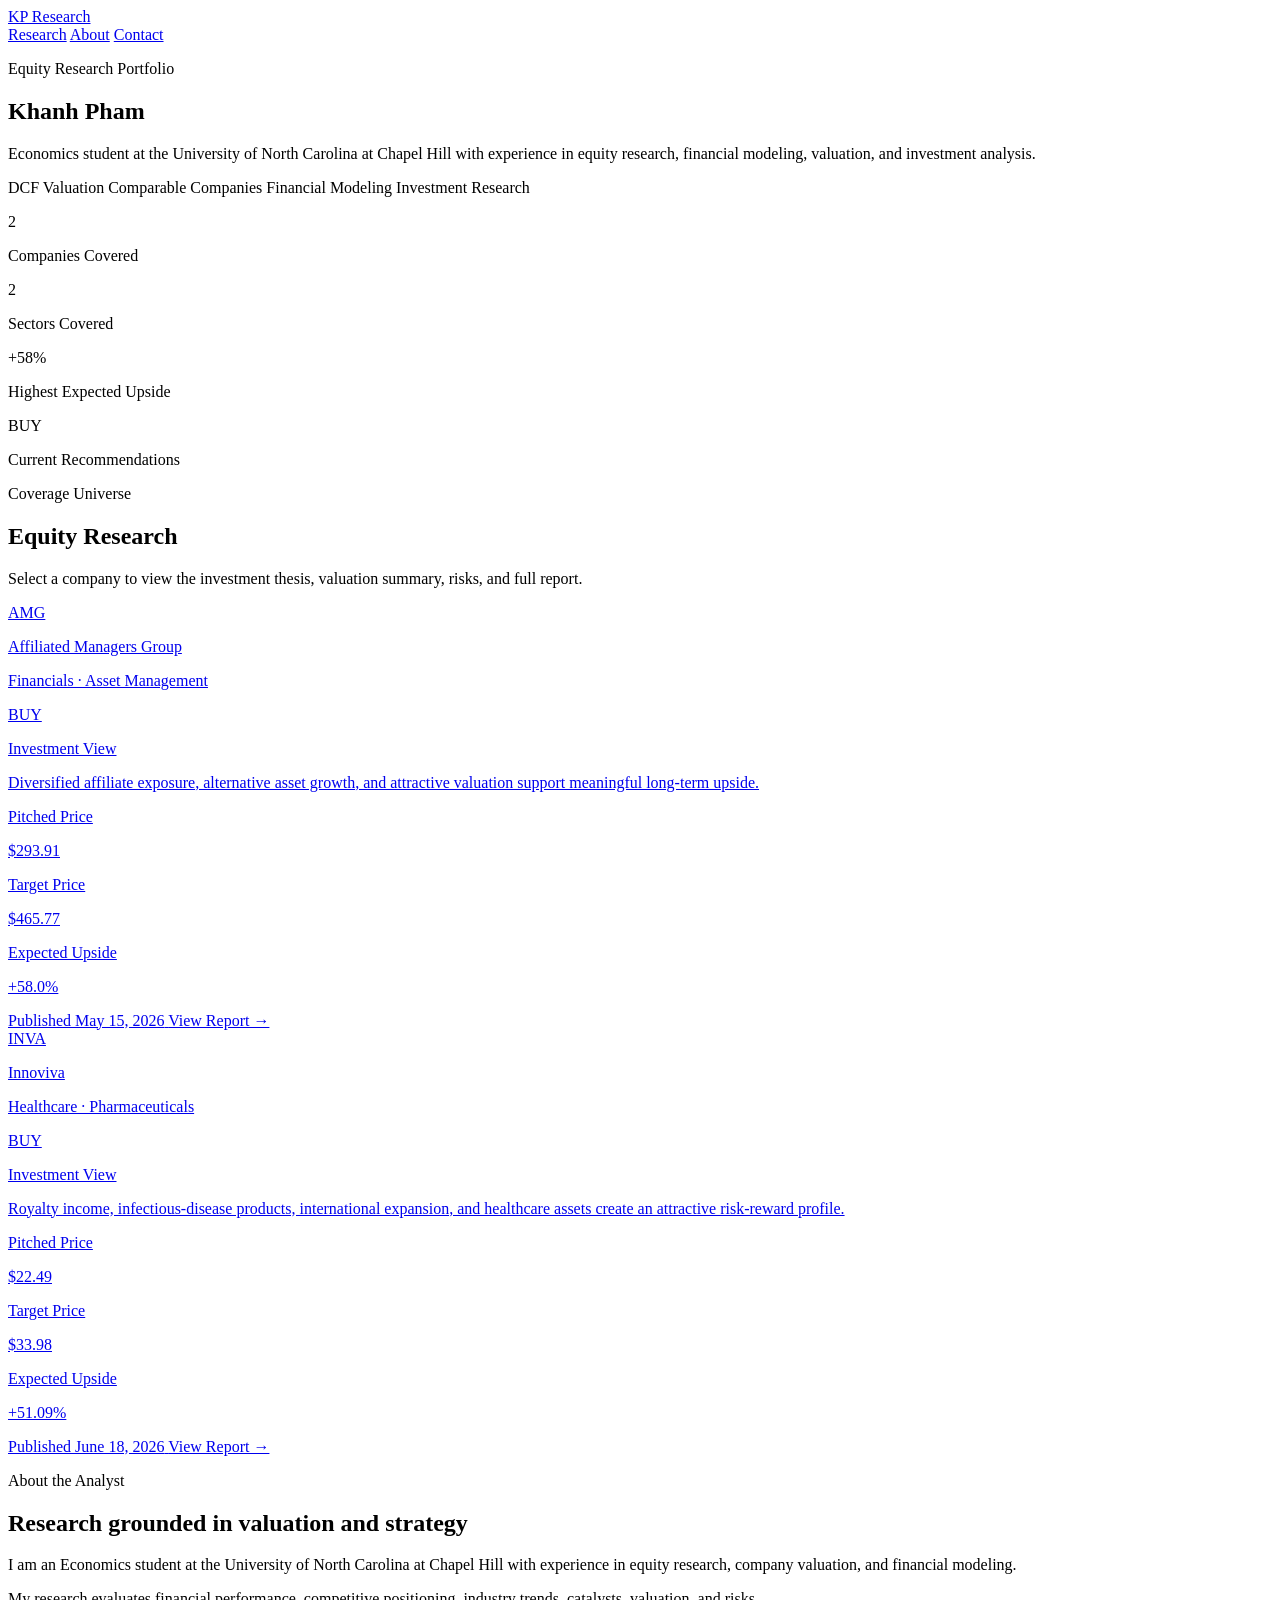
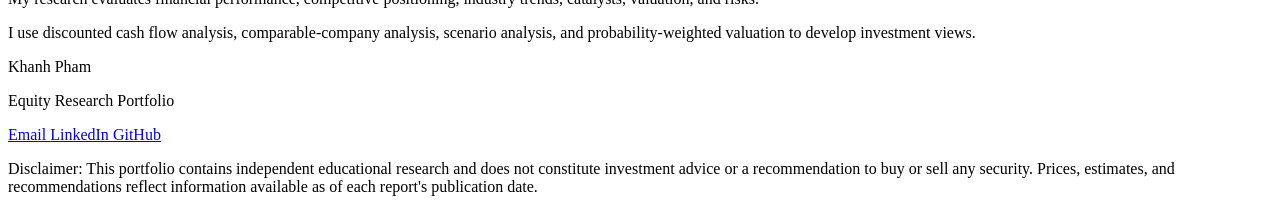
==== index.html @ 446a2308 "Create index.html" ====
<!DOCTYPE html>
<html lang="en">
<head>
    <meta charset="UTF-8">

    <meta
        name="viewport"
        content="width=device-width, initial-scale=1.0"
    >

    <meta
        name="description"
        content="Khanh Pham's equity research and finance portfolio."
    >

    <title>Khanh Pham | Equity Research Portfolio</title>

    <link rel="stylesheet" href="styles.css">
</head>

<body>
    <header class="site-header">
        <nav class="navbar container">
            <a class="brand" href="index.html">
                KP Research
            </a>

            <div class="nav-links">
                <a href="#coverage">Research</a>
                <a href="#about">About</a>
                <a href="#contact">Contact</a>
            </div>
        </nav>
    </header>

    <main>
        <section class="hero">
            <div class="container hero-content">
                <p class="eyebrow">Equity Research Portfolio</p>

                <h1>Khanh Pham</h1>

                <p class="hero-description">
                    Economics student at the University of North Carolina
                    at Chapel Hill with experience in equity research,
                    financial modeling, valuation, and investment analysis.
                </p>

                <div class="hero-tags">
                    <span>DCF Valuation</span>
                    <span>Comparable Companies</span>
                    <span>Financial Modeling</span>
                    <span>Investment Research</span>
                </div>
            </div>
        </section>

        <section class="statistics">
            <div class="container statistics-grid">
                <div class="stat-card">
                    <p class="stat-number">2</p>
                    <p class="stat-label">Companies Covered</p>
                </div>

                <div class="stat-card">
                    <p class="stat-number">2</p>
                    <p class="stat-label">Sectors Covered</p>
                </div>

                <div class="stat-card">
                    <p class="stat-number">+58%</p>
                    <p class="stat-label">Highest Expected Upside</p>
                </div>

                <div class="stat-card">
                    <p class="stat-number">BUY</p>
                    <p class="stat-label">Current Recommendations</p>
                </div>
            </div>
        </section>

        <section id="coverage" class="coverage-section">
            <div class="container">
                <div class="section-heading">
                    <div>
                        <p class="eyebrow">Coverage Universe</p>
                        <h2>Equity Research</h2>
                    </div>

                    <p class="section-description">
                        Select a company to view the investment thesis,
                        valuation summary, risks, and full report.
                    </p>
                </div>

                <div class="research-grid">
                    <a
                        class="research-card"
                        href="reports/amg.html"
                    >
                        <div class="card-top">
                            <div class="company-identity">
                                <div class="ticker-box">AMG</div>

                                <div>
                                    <p class="company-name">
                                        Affiliated Managers Group
                                    </p>

                                    <p class="company-sector">
                                        Financials · Asset Management
                                    </p>
                                </div>
                            </div>

                            <span class="rating buy">BUY</span>
                        </div>

                        <div class="card-thesis">
                            <p class="label">Investment View</p>

                            <p>
                                Diversified affiliate exposure, alternative
                                asset growth, and attractive valuation support
                                meaningful long-term upside.
                            </p>
                        </div>

                        <div class="valuation-grid">
                            <div>
                                <p class="label">Pitched Price</p>
                                <p class="metric">$293.91</p>
                            </div>

                            <div>
                                <p class="label">Target Price</p>
                                <p class="metric">$465.77</p>
                            </div>

                            <div>
                                <p class="label">Expected Upside</p>
                                <p class="metric positive">+58.0%</p>
                            </div>
                        </div>

                        <div class="card-footer">
                            <span>Published May 15, 2026</span>
                            <span class="view-report">
                                View Report →
                            </span>
                        </div>
                    </a>

                    <a
                        class="research-card"
                        href="reports/innoviva.html"
                    >
                        <div class="card-top">
                            <div class="company-identity">
                                <div class="ticker-box">INVA</div>

                                <div>
                                    <p class="company-name">
                                        Innoviva
                                    </p>

                                    <p class="company-sector">
                                        Healthcare · Pharmaceuticals
                                    </p>
                                </div>
                            </div>

                            <span class="rating buy">BUY</span>
                        </div>

                        <div class="card-thesis">
                            <p class="label">Investment View</p>

                            <p>
                                Royalty income, infectious-disease products,
                                international expansion, and healthcare assets
                                create an attractive risk-reward profile.
                            </p>
                        </div>

                        <div class="valuation-grid">
                            <div>
                                <p class="label">Pitched Price</p>
                                <p class="metric">$22.49</p>
                            </div>

                            <div>
                                <p class="label">Target Price</p>
                                <p class="metric">$33.98</p>
                            </div>

                            <div>
                                <p class="label">Expected Upside</p>
                                <p class="metric positive">+51.09%</p>
                            </div>
                        </div>

                        <div class="card-footer">
                            <span>Published June 18, 2026</span>
                            <span class="view-report">
                                View Report →
                            </span>
                        </div>
                    </a>
                </div>
            </div>
        </section>

        <section id="about" class="about-section">
            <div class="container about-grid">
                <div>
                    <p class="eyebrow">About the Analyst</p>
                    <h2>Research grounded in valuation and strategy</h2>
                </div>

                <div class="about-copy">
                    <p>
                        I am an Economics student at the University of North
                        Carolina at Chapel Hill with experience in equity
                        research, company valuation, and financial modeling.
                    </p>

                    <p>
                        My research evaluates financial performance,
                        competitive positioning, industry trends, catalysts,
                        valuation, and risks.
                    </p>

                    <p>
                        I use discounted cash flow analysis, comparable-company
                        analysis, scenario analysis, and probability-weighted
                        valuation to develop investment views.
                    </p>
                </div>
            </div>
        </section>
    </main>

    <footer id="contact" class="site-footer">
        <div class="container footer-content">
            <div>
                <p class="footer-title">Khanh Pham</p>
                <p>Equity Research Portfolio</p>
            </div>

            <div class="footer-links">
                <a href="mailto:ukhanhpham@gmail.com">
                    Email
                </a>

                <a
                    href="https://www.linkedin.com/in/ukhanhpham"
                    target="_blank"
                    rel="noopener noreferrer"
                >
                    LinkedIn
                </a>

                <a
                    href="https://github.com/YOUR-GITHUB-USERNAME"
                    target="_blank"
                    rel="noopener noreferrer"
                >
                    GitHub
                </a>
            </div>
        </div>

        <div class="container disclaimer">
            <p>
                Disclaimer: This portfolio contains independent educational
                research and does not constitute investment advice or a
                recommendation to buy or sell any security. Prices, estimates,
                and recommendations reflect information available as of each
                report's publication date.
            </p>
        </div>
    </footer>
</body>
</html>
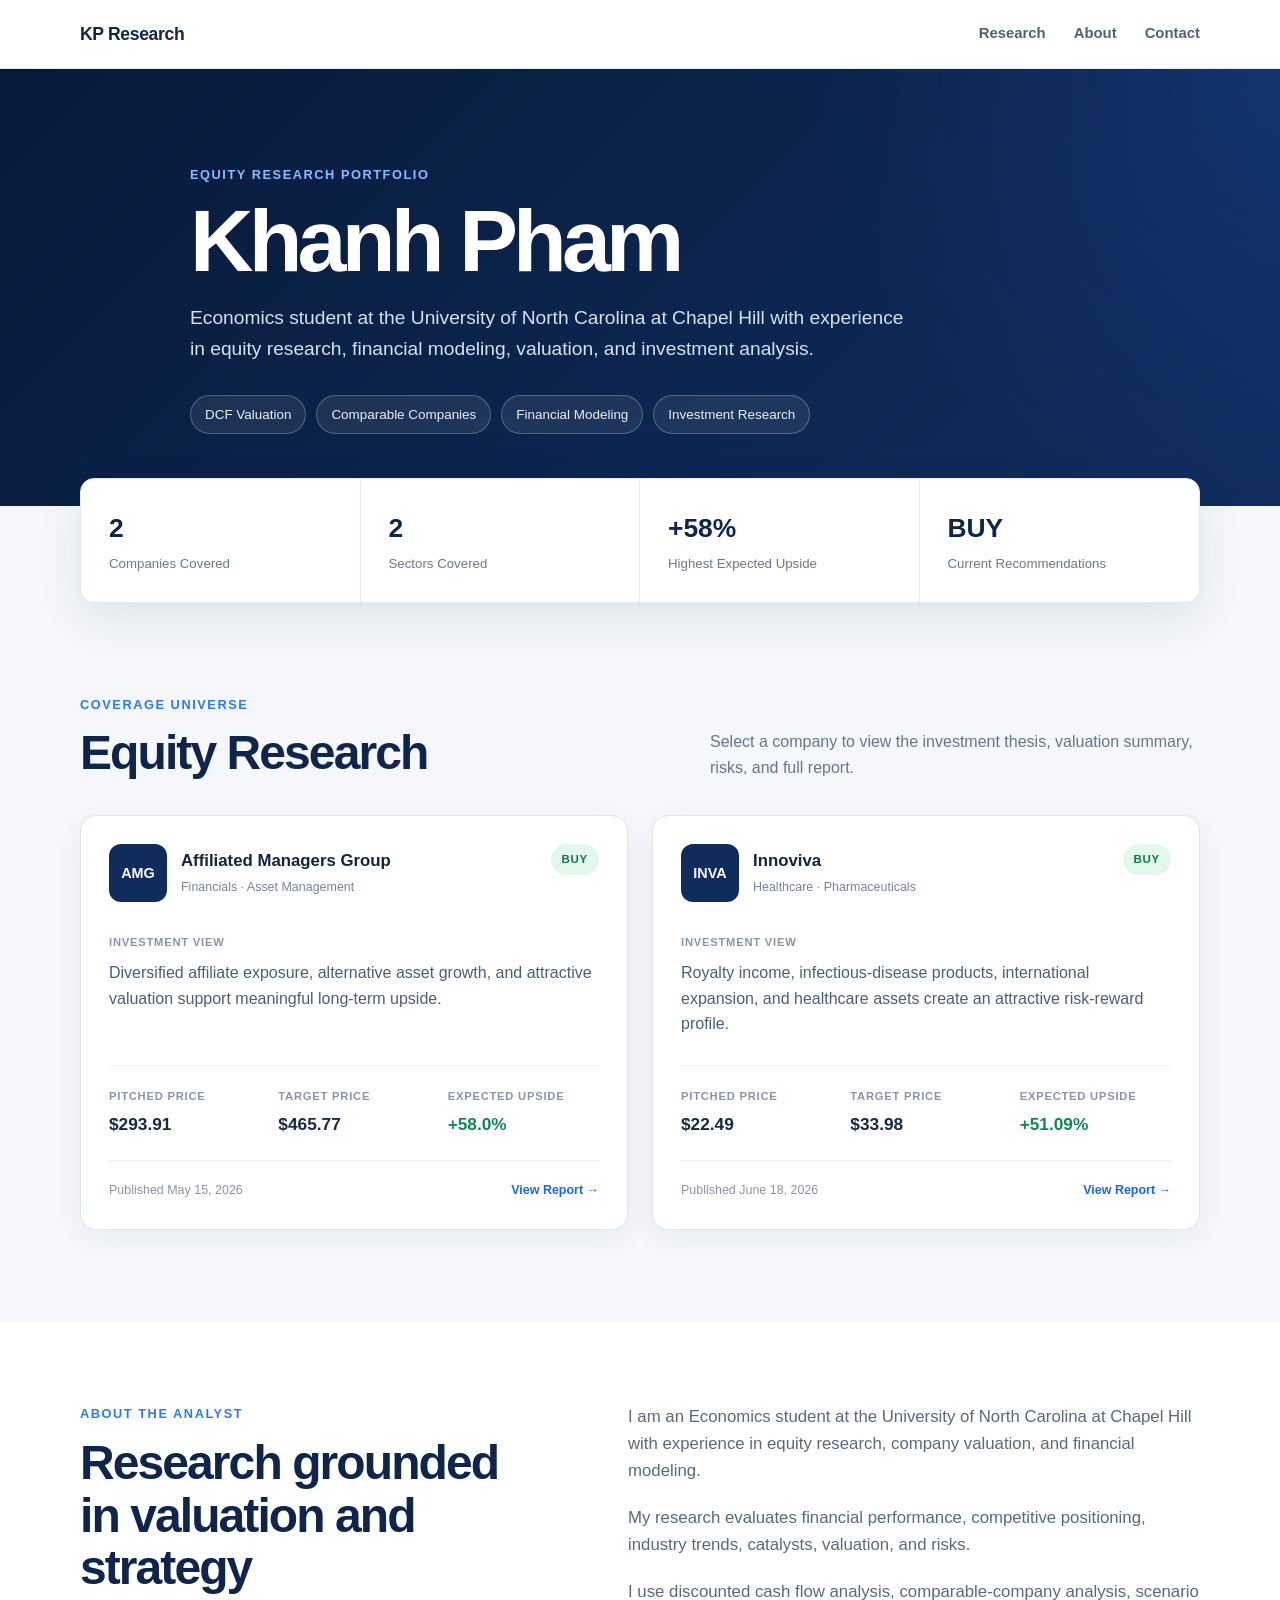
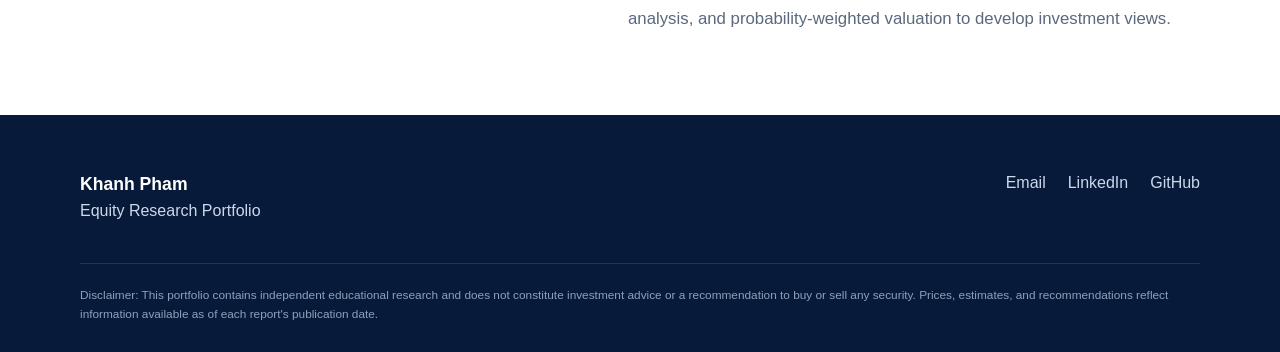
==== commit 9627d1d5: "Update index.html" ====
--- a/index.html
+++ b/index.html
@@ -262,7 +262,7 @@
                 </a>
 
                 <a
-                    href="https://github.com/YOUR-GITHUB-USERNAME"
+                    href="https://github.com/ukhanhpham"
                     target="_blank"
                     rel="noopener noreferrer"
                 >
--- a/styles.css
+++ b/styles.css
@@ -0,0 +1,660 @@
+/* =========================
+   Basic reset
+========================= */
+
+* {
+    box-sizing: border-box;
+    margin: 0;
+    padding: 0;
+}
+
+html {
+    scroll-behavior: smooth;
+}
+
+body {
+    background: #f5f7fa;
+    color: #172033;
+    font-family:
+        Inter,
+        -apple-system,
+        BlinkMacSystemFont,
+        "Segoe UI",
+        sans-serif;
+    line-height: 1.6;
+}
+
+a {
+    color: inherit;
+    text-decoration: none;
+}
+
+.container {
+    width: min(1120px, calc(100% - 40px));
+    margin: 0 auto;
+}
+
+/* =========================
+   Navigation
+========================= */
+
+.site-header {
+    position: sticky;
+    top: 0;
+    z-index: 100;
+    border-bottom: 1px solid #e4e8ef;
+    background: rgba(255, 255, 255, 0.94);
+    backdrop-filter: blur(12px);
+}
+
+.navbar {
+    display: flex;
+    align-items: center;
+    justify-content: space-between;
+    min-height: 68px;
+}
+
+.brand {
+    color: #10254c;
+    font-size: 1.1rem;
+    font-weight: 800;
+    letter-spacing: -0.02em;
+}
+
+.nav-links {
+    display: flex;
+    gap: 28px;
+}
+
+.nav-links a {
+    color: #536078;
+    font-size: 0.93rem;
+    font-weight: 600;
+}
+
+.nav-links a:hover {
+    color: #1769e0;
+}
+
+/* =========================
+   Hero
+========================= */
+
+.hero {
+    padding: 96px 0 72px;
+    background:
+        radial-gradient(
+            circle at top right,
+            rgba(39, 111, 232, 0.16),
+            transparent 34%
+        ),
+        linear-gradient(135deg, #081a3a, #102d5e);
+    color: white;
+}
+
+.hero-content {
+    max-width: 900px;
+}
+
+.eyebrow {
+    margin-bottom: 12px;
+    color: #2f7ae5;
+    font-size: 0.8rem;
+    font-weight: 800;
+    letter-spacing: 0.12em;
+    text-transform: uppercase;
+}
+
+.hero .eyebrow {
+    color: #8dbbff;
+}
+
+.hero h1 {
+    margin-bottom: 18px;
+    font-size: clamp(3rem, 7vw, 5.5rem);
+    line-height: 1;
+    letter-spacing: -0.055em;
+}
+
+.hero-description {
+    max-width: 720px;
+    color: #d6e2f5;
+    font-size: 1.2rem;
+}
+
+.hero-tags {
+    display: flex;
+    flex-wrap: wrap;
+    gap: 10px;
+    margin-top: 30px;
+}
+
+.hero-tags span {
+    border: 1px solid rgba(255, 255, 255, 0.24);
+    border-radius: 999px;
+    padding: 8px 14px;
+    background: rgba(255, 255, 255, 0.08);
+    color: #e7effc;
+    font-size: 0.84rem;
+}
+
+/* =========================
+   Statistics
+========================= */
+
+.statistics {
+    position: relative;
+    margin-top: -28px;
+}
+
+.statistics-grid {
+    display: grid;
+    grid-template-columns: repeat(4, 1fr);
+    overflow: hidden;
+    border: 1px solid #e3e8f0;
+    border-radius: 14px;
+    background: white;
+    box-shadow: 0 14px 45px rgba(20, 37, 68, 0.1);
+}
+
+.stat-card {
+    padding: 28px;
+    border-right: 1px solid #e8ecf2;
+}
+
+.stat-card:last-child {
+    border-right: none;
+}
+
+.stat-number {
+    color: #10254c;
+    font-size: 1.65rem;
+    font-weight: 800;
+}
+
+.stat-label {
+    margin-top: 3px;
+    color: #6c778c;
+    font-size: 0.83rem;
+}
+
+/* =========================
+   Coverage dashboard
+========================= */
+
+.coverage-section {
+    padding: 92px 0;
+}
+
+.section-heading {
+    display: flex;
+    align-items: flex-end;
+    justify-content: space-between;
+    gap: 32px;
+    margin-bottom: 35px;
+}
+
+.section-heading h2,
+.about-section h2 {
+    color: #10254c;
+    font-size: clamp(2rem, 4vw, 3rem);
+    line-height: 1.1;
+    letter-spacing: -0.04em;
+}
+
+.section-description {
+    max-width: 490px;
+    color: #68748a;
+}
+
+.research-grid {
+    display: grid;
+    grid-template-columns: repeat(2, 1fr);
+    gap: 24px;
+}
+
+.research-card {
+    display: flex;
+    flex-direction: column;
+    min-height: 410px;
+    overflow: hidden;
+    border: 1px solid #dfe5ed;
+    border-radius: 16px;
+    padding: 28px;
+    background: white;
+    box-shadow: 0 8px 28px rgba(18, 40, 77, 0.06);
+    transition:
+        transform 180ms ease,
+        box-shadow 180ms ease,
+        border-color 180ms ease;
+}
+
+.research-card:hover {
+    transform: translateY(-5px);
+    border-color: #9bbcea;
+    box-shadow: 0 18px 46px rgba(18, 40, 77, 0.12);
+}
+
+.card-top {
+    display: flex;
+    align-items: flex-start;
+    justify-content: space-between;
+    gap: 20px;
+}
+
+.company-identity {
+    display: flex;
+    align-items: center;
+    gap: 14px;
+}
+
+.ticker-box {
+    display: grid;
+    width: 58px;
+    height: 58px;
+    place-items: center;
+    border-radius: 12px;
+    background: #102c5c;
+    color: white;
+    font-size: 0.9rem;
+    font-weight: 800;
+}
+
+.company-name {
+    color: #17233a;
+    font-size: 1.05rem;
+    font-weight: 750;
+}
+
+.company-sector {
+    margin-top: 3px;
+    color: #7a8496;
+    font-size: 0.78rem;
+}
+
+.rating {
+    border-radius: 999px;
+    padding: 6px 11px;
+    font-size: 0.72rem;
+    font-weight: 850;
+    letter-spacing: 0.06em;
+}
+
+.buy {
+    background: #e2f8ed;
+    color: #13764a;
+}
+
+.hold {
+    background: #fff3d2;
+    color: #8a6300;
+}
+
+.sell {
+    background: #ffe5e4;
+    color: #a02924;
+}
+
+.card-thesis {
+    flex: 1;
+    margin-top: 32px;
+}
+
+.card-thesis p:last-child {
+    margin-top: 8px;
+    color: #4f5d73;
+}
+
+.label {
+    color: #8a94a6;
+    font-size: 0.7rem;
+    font-weight: 750;
+    letter-spacing: 0.07em;
+    text-transform: uppercase;
+}
+
+.valuation-grid {
+    display: grid;
+    grid-template-columns: repeat(3, 1fr);
+    gap: 18px;
+    margin-top: 28px;
+    padding: 22px 0;
+    border-top: 1px solid #edf0f4;
+    border-bottom: 1px solid #edf0f4;
+}
+
+.metric {
+    margin-top: 5px;
+    color: #1a2945;
+    font-size: 1.08rem;
+    font-weight: 800;
+}
+
+.positive {
+    color: #148554;
+}
+
+.card-footer {
+    display: flex;
+    align-items: center;
+    justify-content: space-between;
+    margin-top: 20px;
+    color: #8a94a6;
+    font-size: 0.78rem;
+}
+
+.view-report {
+    color: #1769e0;
+    font-weight: 750;
+}
+
+/* =========================
+   About and footer
+========================= */
+
+.about-section {
+    padding: 82px 0;
+    background: white;
+}
+
+.about-grid {
+    display: grid;
+    grid-template-columns: 0.9fr 1.1fr;
+    gap: 80px;
+}
+
+.about-copy {
+    color: #5b687d;
+    font-size: 1.05rem;
+}
+
+.about-copy p + p {
+    margin-top: 20px;
+}
+
+.site-footer {
+    padding: 55px 0 28px;
+    background: #081a3a;
+    color: #cbd8ec;
+}
+
+.footer-content {
+    display: flex;
+    justify-content: space-between;
+    gap: 30px;
+}
+
+.footer-title {
+    color: white;
+    font-size: 1.1rem;
+    font-weight: 800;
+}
+
+.footer-links {
+    display: flex;
+    flex-wrap: wrap;
+    gap: 22px;
+}
+
+.footer-links a:hover {
+    color: white;
+}
+
+.disclaimer {
+    margin-top: 40px;
+    padding-top: 22px;
+    border-top: 1px solid rgba(255, 255, 255, 0.12);
+    color: #8fa0ba;
+    font-size: 0.74rem;
+}
+
+/* =========================
+   Company report pages
+========================= */
+
+.report-hero {
+    padding: 80px 0 60px;
+    background: linear-gradient(135deg, #081a3a, #12336a);
+    color: white;
+}
+
+.back-link {
+    display: inline-block;
+    margin-bottom: 30px;
+    color: #a9c9fa;
+    font-weight: 650;
+}
+
+.report-company-line {
+    display: flex;
+    align-items: center;
+    gap: 16px;
+}
+
+.report-hero h1 {
+    margin-top: 14px;
+    font-size: clamp(2.4rem, 6vw, 4.5rem);
+    line-height: 1.05;
+    letter-spacing: -0.05em;
+}
+
+.report-subtitle {
+    margin-top: 14px;
+    color: #c7d6ed;
+    font-size: 1.05rem;
+}
+
+.report-summary {
+    position: relative;
+    margin-top: -30px;
+}
+
+.summary-panel {
+    display: grid;
+    grid-template-columns: repeat(4, 1fr);
+    overflow: hidden;
+    border: 1px solid #dfe5ed;
+    border-radius: 14px;
+    background: white;
+    box-shadow: 0 15px 50px rgba(18, 40, 77, 0.12);
+}
+
+.summary-item {
+    padding: 25px;
+    border-right: 1px solid #e8ecf1;
+}
+
+.summary-item:last-child {
+    border-right: none;
+}
+
+.report-content {
+    padding: 80px 0;
+}
+
+.report-layout {
+    display: grid;
+    grid-template-columns: minmax(0, 1.8fr) minmax(260px, 0.7fr);
+    gap: 42px;
+}
+
+.report-section {
+    margin-bottom: 42px;
+}
+
+.report-section h2 {
+    margin-bottom: 15px;
+    color: #10254c;
+    font-size: 1.55rem;
+}
+
+.report-section p {
+    color: #58667b;
+}
+
+.report-section ul {
+    padding-left: 20px;
+    color: #58667b;
+}
+
+.report-section li + li {
+    margin-top: 11px;
+}
+
+.sidebar-card {
+    margin-bottom: 20px;
+    border: 1px solid #e0e5ed;
+    border-radius: 14px;
+    padding: 24px;
+    background: white;
+}
+
+.sidebar-card h3 {
+    margin-bottom: 14px;
+    color: #10254c;
+}
+
+.sidebar-card p,
+.sidebar-card li {
+    color: #647187;
+    font-size: 0.9rem;
+}
+
+.sidebar-card ul {
+    padding-left: 18px;
+}
+
+.sidebar-card li + li {
+    margin-top: 8px;
+}
+
+.pdf-section {
+    margin-top: 18px;
+    padding: 70px 0;
+    background: #edf2f8;
+}
+
+.pdf-heading {
+    display: flex;
+    align-items: center;
+    justify-content: space-between;
+    gap: 20px;
+    margin-bottom: 24px;
+}
+
+.pdf-heading h2 {
+    color: #10254c;
+}
+
+.download-button {
+    display: inline-flex;
+    align-items: center;
+    justify-content: center;
+    border-radius: 8px;
+    padding: 11px 18px;
+    background: #1769e0;
+    color: white;
+    font-weight: 750;
+}
+
+.download-button:hover {
+    background: #1058bf;
+}
+
+.pdf-frame {
+    width: 100%;
+    height: 900px;
+    border: 1px solid #d6dde8;
+    border-radius: 12px;
+    background: white;
+}
+
+/* =========================
+   Mobile responsiveness
+========================= */
+
+@media (max-width: 850px) {
+    .statistics-grid {
+        grid-template-columns: repeat(2, 1fr);
+    }
+
+    .stat-card:nth-child(2) {
+        border-right: none;
+    }
+
+    .stat-card:nth-child(-n + 2) {
+        border-bottom: 1px solid #e8ecf2;
+    }
+
+    .research-grid,
+    .about-grid,
+    .report-layout {
+        grid-template-columns: 1fr;
+    }
+
+    .section-heading {
+        align-items: flex-start;
+        flex-direction: column;
+    }
+
+    .summary-panel {
+        grid-template-columns: repeat(2, 1fr);
+    }
+
+    .summary-item:nth-child(2) {
+        border-right: none;
+    }
+
+    .summary-item:nth-child(-n + 2) {
+        border-bottom: 1px solid #e8ecf1;
+    }
+}
+
+@media (max-width: 600px) {
+    .container {
+        width: min(100% - 26px, 1120px);
+    }
+
+    .nav-links {
+        display: none;
+    }
+
+    .hero {
+        padding: 75px 0 60px;
+    }
+
+    .statistics-grid,
+    .summary-panel {
+        grid-template-columns: 1fr;
+    }
+
+    .stat-card,
+    .summary-item {
+        border-right: none;
+        border-bottom: 1px solid #e8ecf1;
+    }
+
+    .stat-card:last-child,
+    .summary-item:last-child {
+        border-bottom: none;
+    }
+
+    .valuation-grid {
+        grid-template-columns: 1fr;
+    }
+
+    .research-card {
+        padding: 22px;
+    }
+
+    .card-top,
+    .footer-content,
+    .pdf-heading {
+        align-items: flex-start;
+        flex-direction: column;
+    }
+
+    .pdf-frame {
+        height: 620px;
+    }
+}
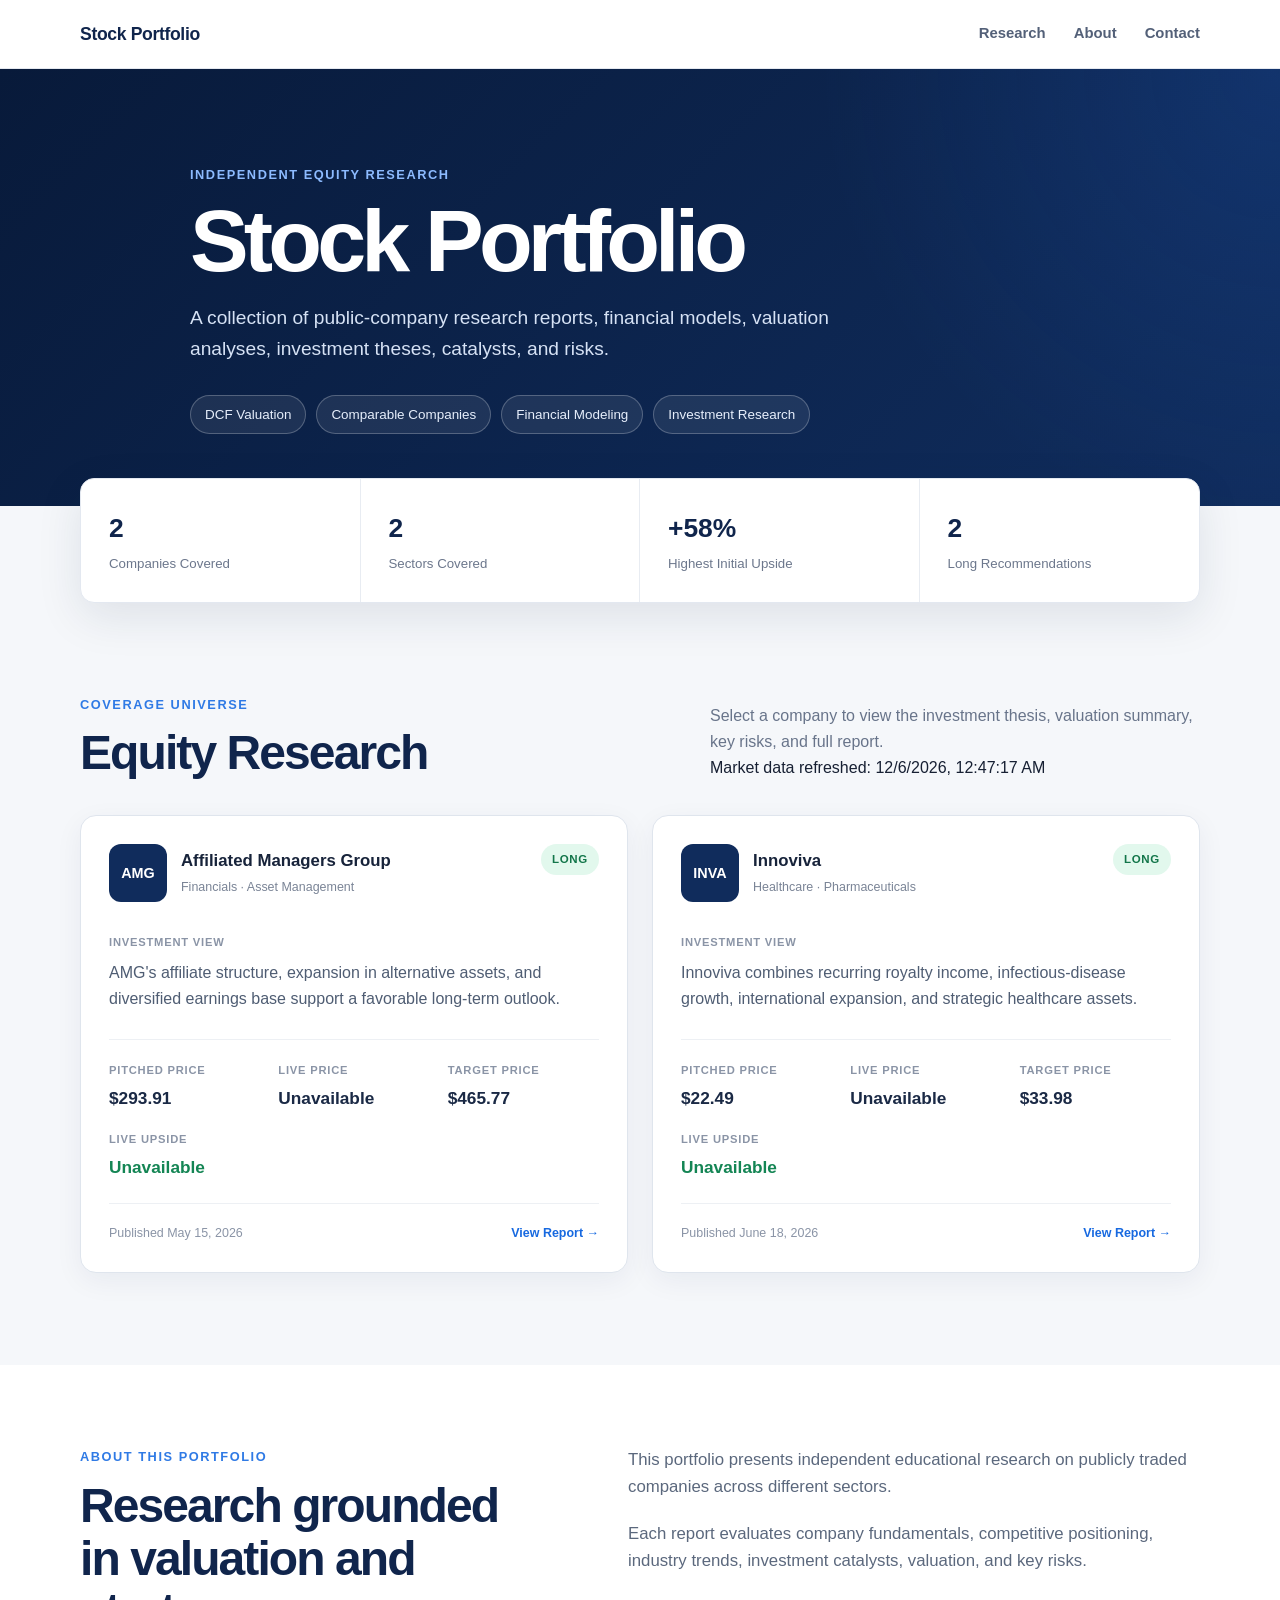
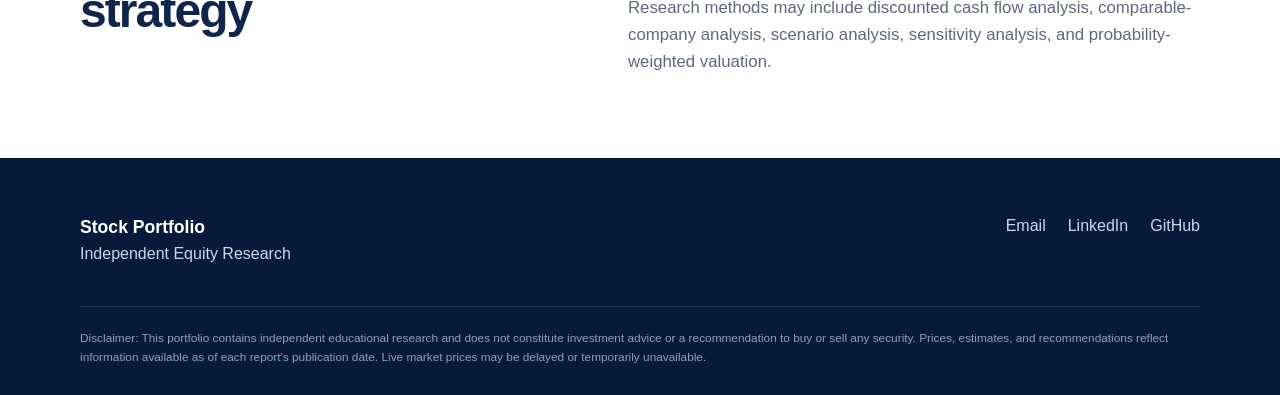
==== commit 3a0bf462: "Update index.html" ====
--- a/index.html
+++ b/index.html
@@ -10,10 +10,10 @@
 
     <meta
         name="description"
-        content="Khanh Pham's equity research and finance portfolio."
+        content="Stock portfolio featuring independent equity research, valuation, and investment analysis."
     >
 
-    <title>Khanh Pham | Equity Research Portfolio</title>
+    <title>Stock Portfolio | Equity Research</title>
 
     <link rel="stylesheet" href="styles.css">
 </head>
@@ -22,7 +22,7 @@
     <header class="site-header">
         <nav class="navbar container">
             <a class="brand" href="index.html">
-                KP Research
+                Stock Portfolio
             </a>
 
             <div class="nav-links">
@@ -34,16 +34,21 @@
     </header>
 
     <main>
+        <!-- Hero section -->
         <section class="hero">
             <div class="container hero-content">
-                <p class="eyebrow">Equity Research Portfolio</p>
-
-                <h1>Khanh Pham</h1>
+                <p class="eyebrow">
+                    Independent Equity Research
+                </p>
+
+                <h1>
+                    Stock Portfolio
+                </h1>
 
                 <p class="hero-description">
-                    Economics student at the University of North Carolina
-                    at Chapel Hill with experience in equity research,
-                    financial modeling, valuation, and investment analysis.
+                    A collection of public-company research reports,
+                    financial models, valuation analyses, investment
+                    theses, catalysts, and risks.
                 </p>
 
                 <div class="hero-tags">
@@ -55,52 +60,80 @@
             </div>
         </section>
 
+        <!-- Portfolio statistics -->
         <section class="statistics">
             <div class="container statistics-grid">
                 <div class="stat-card">
                     <p class="stat-number">2</p>
-                    <p class="stat-label">Companies Covered</p>
+                    <p class="stat-label">
+                        Companies Covered
+                    </p>
                 </div>
 
                 <div class="stat-card">
                     <p class="stat-number">2</p>
-                    <p class="stat-label">Sectors Covered</p>
+                    <p class="stat-label">
+                        Sectors Covered
+                    </p>
                 </div>
 
                 <div class="stat-card">
                     <p class="stat-number">+58%</p>
-                    <p class="stat-label">Highest Expected Upside</p>
+                    <p class="stat-label">
+                        Highest Initial Upside
+                    </p>
                 </div>
 
                 <div class="stat-card">
-                    <p class="stat-number">BUY</p>
-                    <p class="stat-label">Current Recommendations</p>
+                    <p class="stat-number">2</p>
+                    <p class="stat-label">
+                        Long Recommendations
+                    </p>
                 </div>
             </div>
         </section>
 
+        <!-- Research dashboard -->
         <section id="coverage" class="coverage-section">
             <div class="container">
                 <div class="section-heading">
                     <div>
-                        <p class="eyebrow">Coverage Universe</p>
-                        <h2>Equity Research</h2>
+                        <p class="eyebrow">
+                            Coverage Universe
+                        </p>
+
+                        <h2>
+                            Equity Research
+                        </h2>
                     </div>
 
-                    <p class="section-description">
-                        Select a company to view the investment thesis,
-                        valuation summary, risks, and full report.
-                    </p>
+                    <div class="section-heading-copy">
+                        <p class="section-description">
+                            Select a company to view the investment thesis,
+                            valuation summary, key risks, and full report.
+                        </p>
+
+                        <p
+                            class="market-update"
+                            id="market-update-time"
+                        >
+                            Loading market data...
+                        </p>
+                    </div>
                 </div>
 
                 <div class="research-grid">
+                    <!-- AMG card -->
                     <a
                         class="research-card"
                         href="reports/amg.html"
+                        aria-label="View Affiliated Managers Group report"
                     >
                         <div class="card-top">
                             <div class="company-identity">
-                                <div class="ticker-box">AMG</div>
+                                <div class="ticker-box">
+                                    AMG
+                                </div>
 
                                 <div>
                                     <p class="company-name">
@@ -113,51 +146,98 @@
                                 </div>
                             </div>
 
-                            <span class="rating buy">BUY</span>
+                            <span class="rating buy">
+                                LONG
+                            </span>
                         </div>
 
                         <div class="card-thesis">
-                            <p class="label">Investment View</p>
+                            <p class="label">
+                                Investment View
+                            </p>
 
                             <p>
-                                Diversified affiliate exposure, alternative
-                                asset growth, and attractive valuation support
-                                meaningful long-term upside.
+                                AMG's affiliate structure, expansion in
+                                alternative assets, and diversified earnings
+                                base support a favorable long-term outlook.
                             </p>
                         </div>
 
-                        <div class="valuation-grid">
-                            <div>
-                                <p class="label">Pitched Price</p>
-                                <p class="metric">$293.91</p>
-                            </div>
-
-                            <div>
-                                <p class="label">Target Price</p>
-                                <p class="metric">$465.77</p>
-                            </div>
-
-                            <div>
-                                <p class="label">Expected Upside</p>
-                                <p class="metric positive">+58.0%</p>
+                        <div class="valuation-grid valuation-grid-four">
+                            <div>
+                                <p class="label">
+                                    Pitched Price
+                                </p>
+
+                                <p class="metric">
+                                    $293.91
+                                </p>
+                            </div>
+
+                            <div>
+                                <p class="label">
+                                    Live Price
+                                </p>
+
+                                <p
+                                    class="metric"
+                                    id="amg-live-price"
+                                >
+                                    Loading...
+                                </p>
+
+                                <p
+                                    class="live-change"
+                                    id="amg-live-change"
+                                ></p>
+                            </div>
+
+                            <div>
+                                <p class="label">
+                                    Target Price
+                                </p>
+
+                                <p class="metric">
+                                    $465.77
+                                </p>
+                            </div>
+
+                            <div>
+                                <p class="label">
+                                    Live Upside
+                                </p>
+
+                                <p
+                                    class="metric positive"
+                                    id="amg-live-upside"
+                                >
+                                    Loading...
+                                </p>
                             </div>
                         </div>
 
                         <div class="card-footer">
-                            <span>Published May 15, 2026</span>
+                            <span>
+                                Published May 15, 2026
+                            </span>
+
                             <span class="view-report">
                                 View Report →
                             </span>
                         </div>
                     </a>
 
+                    <!-- Innoviva card -->
                     <a
                         class="research-card"
                         href="reports/innoviva.html"
+                        aria-label="View Innoviva report"
                     >
                         <div class="card-top">
                             <div class="company-identity">
-                                <div class="ticker-box">INVA</div>
+                                <div class="ticker-box">
+                                    INVA
+                                </div>
 
                                 <div>
                                     <p class="company-name">
@@ -170,38 +250,81 @@
                                 </div>
                             </div>
 
-                            <span class="rating buy">BUY</span>
+                            <span class="rating buy">
+                                LONG
+                            </span>
                         </div>
 
                         <div class="card-thesis">
-                            <p class="label">Investment View</p>
+                            <p class="label">
+                                Investment View
+                            </p>
 
                             <p>
-                                Royalty income, infectious-disease products,
-                                international expansion, and healthcare assets
-                                create an attractive risk-reward profile.
+                                Innoviva combines recurring royalty income,
+                                infectious-disease growth, international
+                                expansion, and strategic healthcare assets.
                             </p>
                         </div>
 
-                        <div class="valuation-grid">
-                            <div>
-                                <p class="label">Pitched Price</p>
-                                <p class="metric">$22.49</p>
-                            </div>
-
-                            <div>
-                                <p class="label">Target Price</p>
-                                <p class="metric">$33.98</p>
-                            </div>
-
-                            <div>
-                                <p class="label">Expected Upside</p>
-                                <p class="metric positive">+51.09%</p>
+                        <div class="valuation-grid valuation-grid-four">
+                            <div>
+                                <p class="label">
+                                    Pitched Price
+                                </p>
+
+                                <p class="metric">
+                                    $22.49
+                                </p>
+                            </div>
+
+                            <div>
+                                <p class="label">
+                                    Live Price
+                                </p>
+
+                                <p
+                                    class="metric"
+                                    id="inva-live-price"
+                                >
+                                    Loading...
+                                </p>
+
+                                <p
+                                    class="live-change"
+                                    id="inva-live-change"
+                                ></p>
+                            </div>
+
+                            <div>
+                                <p class="label">
+                                    Target Price
+                                </p>
+
+                                <p class="metric">
+                                    $33.98
+                                </p>
+                            </div>
+
+                            <div>
+                                <p class="label">
+                                    Live Upside
+                                </p>
+
+                                <p
+                                    class="metric positive"
+                                    id="inva-live-upside"
+                                >
+                                    Loading...
+                                </p>
                             </div>
                         </div>
 
                         <div class="card-footer">
-                            <span>Published June 18, 2026</span>
+                            <span>
+                                Published June 18, 2026
+                            </span>
+
                             <span class="view-report">
                                 View Report →
                             </span>
@@ -211,41 +334,54 @@
             </div>
         </section>
 
+        <!-- About section -->
         <section id="about" class="about-section">
             <div class="container about-grid">
                 <div>
-                    <p class="eyebrow">About the Analyst</p>
-                    <h2>Research grounded in valuation and strategy</h2>
+                    <p class="eyebrow">
+                        About This Portfolio
+                    </p>
+
+                    <h2>
+                        Research grounded in valuation and strategy
+                    </h2>
                 </div>
 
                 <div class="about-copy">
                     <p>
-                        I am an Economics student at the University of North
-                        Carolina at Chapel Hill with experience in equity
-                        research, company valuation, and financial modeling.
+                        This portfolio presents independent educational
+                        research on publicly traded companies across
+                        different sectors.
                     </p>
 
                     <p>
-                        My research evaluates financial performance,
-                        competitive positioning, industry trends, catalysts,
-                        valuation, and risks.
+                        Each report evaluates company fundamentals,
+                        competitive positioning, industry trends,
+                        investment catalysts, valuation, and key risks.
                     </p>
 
                     <p>
-                        I use discounted cash flow analysis, comparable-company
-                        analysis, scenario analysis, and probability-weighted
-                        valuation to develop investment views.
+                        Research methods may include discounted cash flow
+                        analysis, comparable-company analysis, scenario
+                        analysis, sensitivity analysis, and
+                        probability-weighted valuation.
                     </p>
                 </div>
             </div>
         </section>
     </main>
 
+    <!-- Footer -->
     <footer id="contact" class="site-footer">
         <div class="container footer-content">
             <div>
-                <p class="footer-title">Khanh Pham</p>
-                <p>Equity Research Portfolio</p>
+                <p class="footer-title">
+                    Stock Portfolio
+                </p>
+
+                <p>
+                    Independent Equity Research
+                </p>
             </div>
 
             <div class="footer-links">
@@ -275,11 +411,197 @@
             <p>
                 Disclaimer: This portfolio contains independent educational
                 research and does not constitute investment advice or a
-                recommendation to buy or sell any security. Prices, estimates,
-                and recommendations reflect information available as of each
-                report's publication date.
+                recommendation to buy or sell any security. Prices,
+                estimates, and recommendations reflect information
+                available as of each report's publication date. Live market
+                prices may be delayed or temporarily unavailable.
             </p>
         </div>
     </footer>
+
+    <!-- Live stock-price script -->
+    <script>
+        const FINNHUB_API_KEY =
+            "PASTE_YOUR_FINNHUB_API_KEY_HERE";
+
+        const stocks = [
+            {
+                symbol: "AMG",
+                targetPrice: 465.77,
+                priceElement: "amg-live-price",
+                changeElement: "amg-live-change",
+                upsideElement: "amg-live-upside"
+            },
+            {
+                symbol: "INVA",
+                targetPrice: 33.98,
+                priceElement: "inva-live-price",
+                changeElement: "inva-live-change",
+                upsideElement: "inva-live-upside"
+            }
+        ];
+
+        function formatPrice(value) {
+            return `$${Number(value).toFixed(2)}`;
+        }
+
+        function formatPercentage(value) {
+            const sign = value >= 0 ? "+" : "";
+            return `${sign}${Number(value).toFixed(2)}%`;
+        }
+
+        function setLoadingError(stock) {
+            const priceElement =
+                document.getElementById(stock.priceElement);
+
+            const changeElement =
+                document.getElementById(stock.changeElement);
+
+            const upsideElement =
+                document.getElementById(stock.upsideElement);
+
+            priceElement.textContent = "Unavailable";
+            changeElement.textContent = "";
+            upsideElement.textContent = "Unavailable";
+        }
+
+        async function loadStockQuote(stock) {
+            const priceElement =
+                document.getElementById(stock.priceElement);
+
+            const changeElement =
+                document.getElementById(stock.changeElement);
+
+            const upsideElement =
+                document.getElementById(stock.upsideElement);
+
+            try {
+                if (
+                    !FINNHUB_API_KEY ||
+                    FINNHUB_API_KEY ===
+                    "PASTE_YOUR_FINNHUB_API_KEY_HERE"
+                ) {
+                    throw new Error(
+                        "Finnhub API key has not been added."
+                    );
+                }
+
+                const endpoint =
+                    "https://finnhub.io/api/v1/quote" +
+                    `?symbol=${encodeURIComponent(stock.symbol)}` +
+                    `&token=${encodeURIComponent(FINNHUB_API_KEY)}`;
+
+                const response = await fetch(endpoint);
+
+                if (!response.ok) {
+                    throw new Error(
+                        `Request failed with status ${response.status}`
+                    );
+                }
+
+                const quote = await response.json();
+
+                const currentPrice = Number(quote.c);
+                const dailyChangePercent = Number(quote.dp);
+
+                if (
+                    !Number.isFinite(currentPrice) ||
+                    currentPrice <= 0
+                ) {
+                    throw new Error(
+                        "No valid current price was returned."
+                    );
+                }
+
+                const liveUpside =
+                    (
+                        stock.targetPrice /
+                        currentPrice -
+                        1
+                    ) * 100;
+
+                priceElement.textContent =
+                    formatPrice(currentPrice);
+
+                if (
+                    Number.isFinite(dailyChangePercent)
+                ) {
+                    changeElement.textContent =
+                        `${formatPercentage(
+                            dailyChangePercent
+                        )} today`;
+
+                    changeElement.classList.remove(
+                        "positive-change",
+                        "negative-change"
+                    );
+
+                    if (dailyChangePercent >= 0) {
+                        changeElement.classList.add(
+                            "positive-change"
+                        );
+                    } else {
+                        changeElement.classList.add(
+                            "negative-change"
+                        );
+                    }
+                } else {
+                    changeElement.textContent = "";
+                }
+
+                upsideElement.textContent =
+                    formatPercentage(liveUpside);
+
+                upsideElement.classList.remove(
+                    "positive",
+                    "negative"
+                );
+
+                if (liveUpside >= 0) {
+                    upsideElement.classList.add(
+                        "positive"
+                    );
+                } else {
+                    upsideElement.classList.add(
+                        "negative"
+                    );
+                }
+            } catch (error) {
+                console.error(
+                    `Unable to load ${stock.symbol}:`,
+                    error
+                );
+
+                setLoadingError(stock);
+            }
+        }
+
+        async function loadAllQuotes() {
+            const updateTimeElement =
+                document.getElementById(
+                    "market-update-time"
+                );
+
+            await Promise.all(
+                stocks.map(
+                    (stock) => loadStockQuote(stock)
+                )
+            );
+
+            if (updateTimeElement) {
+                updateTimeElement.textContent =
+                    "Market data refreshed: " +
+                    new Date().toLocaleString();
+            }
+        }
+
+        loadAllQuotes();
+
+        // Refresh every five minutes while the page is open.
+        setInterval(
+            loadAllQuotes,
+            5 * 60 * 1000
+        );
+    </script>
 </body>
 </html>
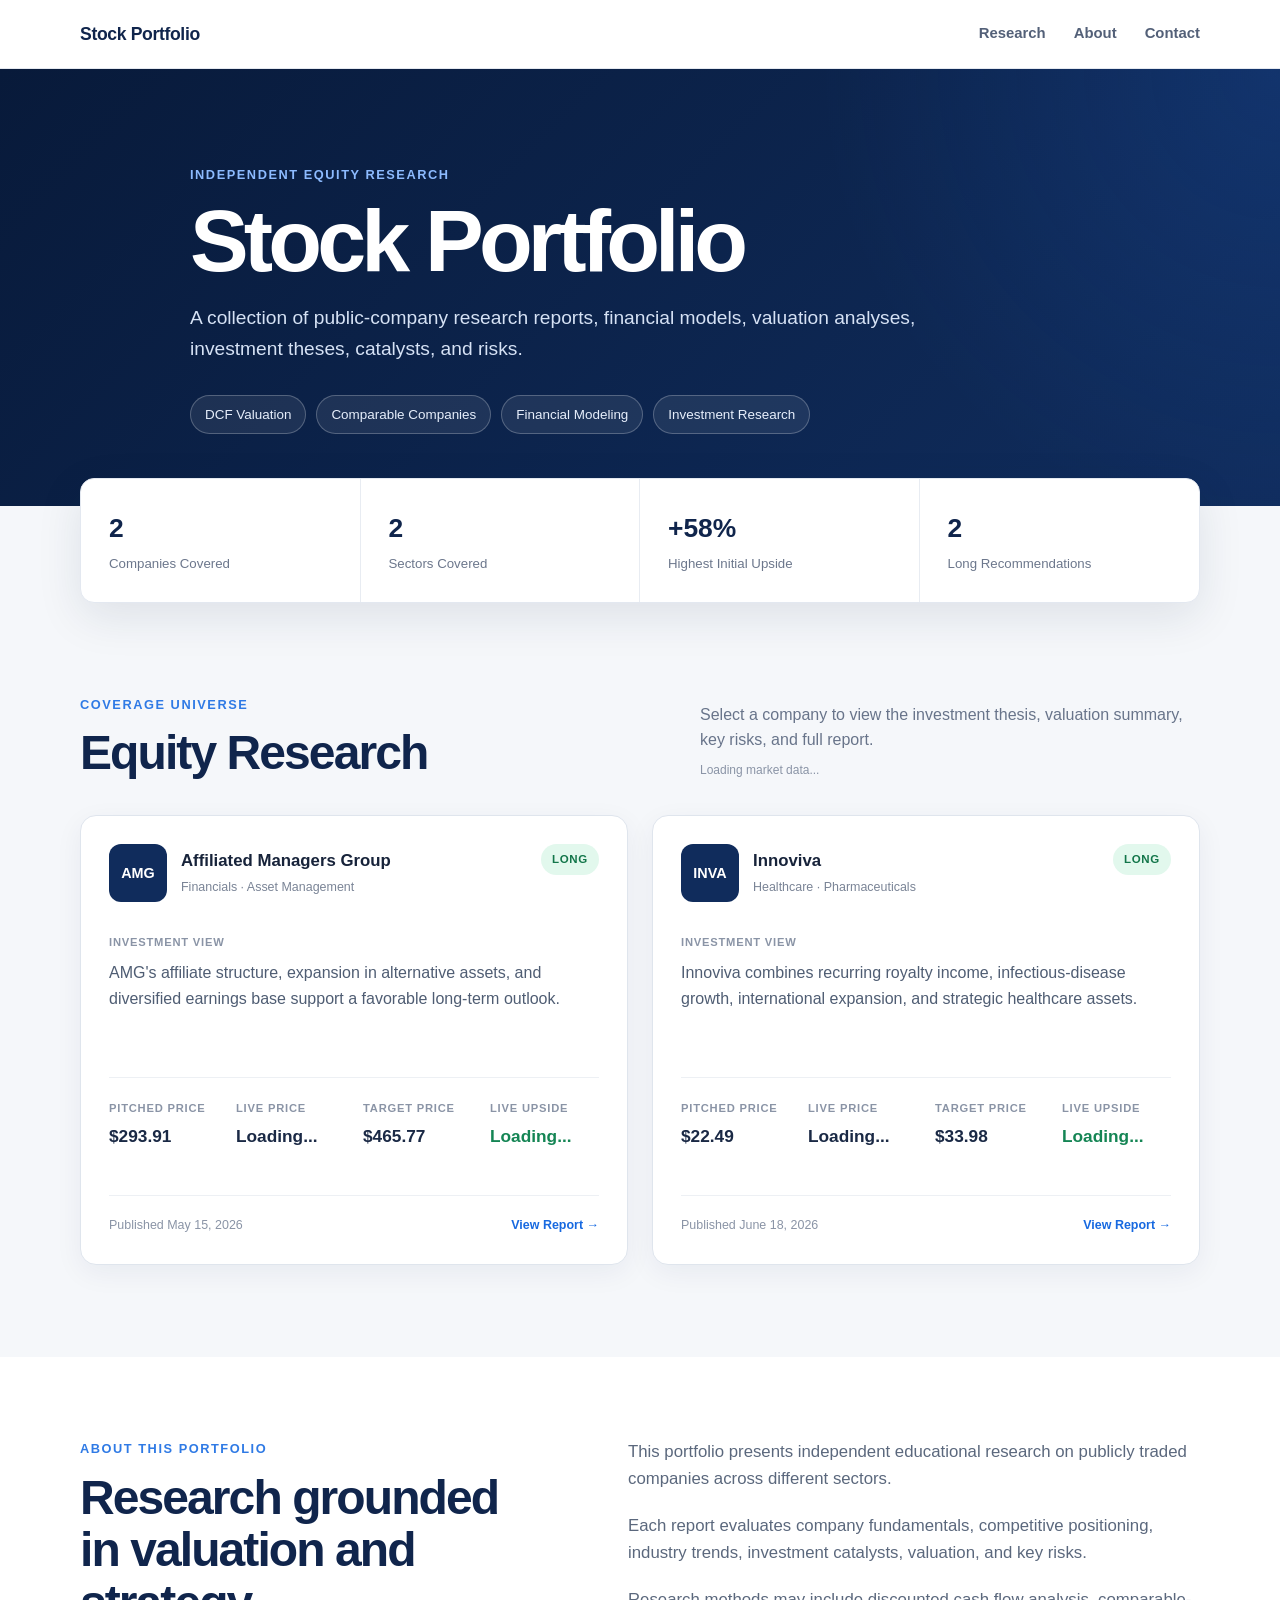
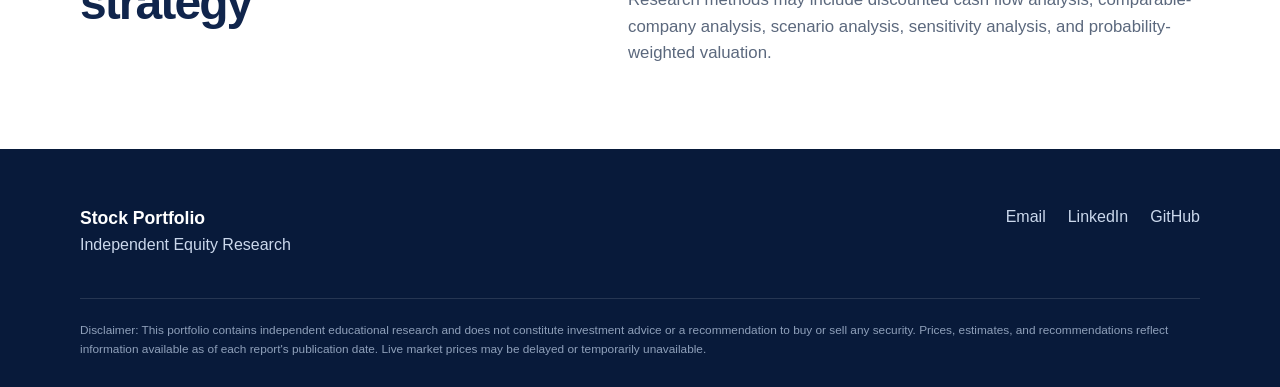
==== commit 7c7e6ef4: "Update index.html" ====
--- a/index.html
+++ b/index.html
@@ -422,7 +422,768 @@
     <!-- Live stock-price script -->
     <script>
         const FINNHUB_API_KEY =
-            "PASTE_YOUR_FINNHUB_API_KEY_HERE";
+            "d9fs739r01qggl8lhr2gd9fs739r01qggl8lhr30"
+   Basic reset
+========================= */
+
+* {
+    box-sizing: border-box;
+    margin: 0;
+    padding: 0;
+}
+
+html {
+    scroll-behavior: smooth;
+}
+
+body {
+    background: #f5f7fa;
+    color: #172033;
+    font-family:
+        Inter,
+        -apple-system,
+        BlinkMacSystemFont,
+        "Segoe UI",
+        sans-serif;
+    line-height: 1.6;
+}
+
+a {
+    color: inherit;
+    text-decoration: none;
+}
+
+.container {
+    width: min(1120px, calc(100% - 40px));
+    margin: 0 auto;
+}
+
+/* =========================
+   Navigation
+========================= */
+
+.site-header {
+    position: sticky;
+    top: 0;
+    z-index: 100;
+    border-bottom: 1px solid #e4e8ef;
+    background: rgba(255, 255, 255, 0.94);
+    backdrop-filter: blur(12px);
+}
+
+.navbar {
+    display: flex;
+    align-items: center;
+    justify-content: space-between;
+    min-height: 68px;
+}
+
+.brand {
+    color: #10254c;
+    font-size: 1.1rem;
+    font-weight: 800;
+    letter-spacing: -0.02em;
+}
+
+.nav-links {
+    display: flex;
+    gap: 28px;
+}
+
+.nav-links a {
+    color: #536078;
+    font-size: 0.93rem;
+    font-weight: 600;
+}
+
+.nav-links a:hover {
+    color: #1769e0;
+}
+
+/* =========================
+   Hero
+========================= */
+
+.hero {
+    padding: 96px 0 72px;
+    background:
+        radial-gradient(
+            circle at top right,
+            rgba(39, 111, 232, 0.16),
+            transparent 34%
+        ),
+        linear-gradient(
+            135deg,
+            #081a3a,
+            #102d5e
+        );
+    color: white;
+}
+
+.hero-content {
+    max-width: 900px;
+}
+
+.eyebrow {
+    margin-bottom: 12px;
+    color: #2f7ae5;
+    font-size: 0.8rem;
+    font-weight: 800;
+    letter-spacing: 0.12em;
+    text-transform: uppercase;
+}
+
+.hero .eyebrow {
+    color: #8dbbff;
+}
+
+.hero h1 {
+    margin-bottom: 18px;
+    font-size: clamp(
+        3rem,
+        7vw,
+        5.5rem
+    );
+    line-height: 1;
+    letter-spacing: -0.055em;
+}
+
+.hero-description {
+    max-width: 760px;
+    color: #d6e2f5;
+    font-size: 1.2rem;
+}
+
+.hero-tags {
+    display: flex;
+    flex-wrap: wrap;
+    gap: 10px;
+    margin-top: 30px;
+}
+
+.hero-tags span {
+    border: 1px solid
+        rgba(255, 255, 255, 0.24);
+    border-radius: 999px;
+    padding: 8px 14px;
+    background:
+        rgba(255, 255, 255, 0.08);
+    color: #e7effc;
+    font-size: 0.84rem;
+}
+
+/* =========================
+   Statistics
+========================= */
+
+.statistics {
+    position: relative;
+    margin-top: -28px;
+}
+
+.statistics-grid {
+    display: grid;
+    grid-template-columns:
+        repeat(4, 1fr);
+    overflow: hidden;
+    border: 1px solid #e3e8f0;
+    border-radius: 14px;
+    background: white;
+    box-shadow:
+        0 14px 45px
+        rgba(20, 37, 68, 0.1);
+}
+
+.stat-card {
+    padding: 28px;
+    border-right:
+        1px solid #e8ecf2;
+}
+
+.stat-card:last-child {
+    border-right: none;
+}
+
+.stat-number {
+    color: #10254c;
+    font-size: 1.65rem;
+    font-weight: 800;
+}
+
+.stat-label {
+    margin-top: 3px;
+    color: #6c778c;
+    font-size: 0.83rem;
+}
+
+/* =========================
+   Coverage dashboard
+========================= */
+
+.coverage-section {
+    padding: 92px 0;
+}
+
+.section-heading {
+    display: flex;
+    align-items: flex-end;
+    justify-content: space-between;
+    gap: 32px;
+    margin-bottom: 35px;
+}
+
+.section-heading h2,
+.about-section h2 {
+    color: #10254c;
+    font-size: clamp(
+        2rem,
+        4vw,
+        3rem
+    );
+    line-height: 1.1;
+    letter-spacing: -0.04em;
+}
+
+.section-heading-copy {
+    max-width: 500px;
+}
+
+.section-description {
+    color: #68748a;
+}
+
+.market-update {
+    margin-top: 8px;
+    color: #8a94a6;
+    font-size: 0.75rem;
+}
+
+.research-grid {
+    display: grid;
+    grid-template-columns:
+        repeat(2, 1fr);
+    gap: 24px;
+}
+
+.research-card {
+    display: flex;
+    flex-direction: column;
+    min-height: 450px;
+    overflow: hidden;
+    border: 1px solid #dfe5ed;
+    border-radius: 16px;
+    padding: 28px;
+    background: white;
+    box-shadow:
+        0 8px 28px
+        rgba(18, 40, 77, 0.06);
+    transition:
+        transform 180ms ease,
+        box-shadow 180ms ease,
+        border-color 180ms ease;
+}
+
+.research-card:hover {
+    transform: translateY(-5px);
+    border-color: #9bbcea;
+    box-shadow:
+        0 18px 46px
+        rgba(18, 40, 77, 0.12);
+}
+
+.card-top {
+    display: flex;
+    align-items: flex-start;
+    justify-content: space-between;
+    gap: 20px;
+}
+
+.company-identity {
+    display: flex;
+    align-items: center;
+    gap: 14px;
+}
+
+.ticker-box {
+    display: grid;
+    width: 58px;
+    height: 58px;
+    flex-shrink: 0;
+    place-items: center;
+    border-radius: 12px;
+    background: #102c5c;
+    color: white;
+    font-size: 0.9rem;
+    font-weight: 800;
+}
+
+.company-name {
+    color: #17233a;
+    font-size: 1.05rem;
+    font-weight: 750;
+}
+
+.company-sector {
+    margin-top: 3px;
+    color: #7a8496;
+    font-size: 0.78rem;
+}
+
+.rating {
+    border-radius: 999px;
+    padding: 6px 11px;
+    font-size: 0.72rem;
+    font-weight: 850;
+    letter-spacing: 0.06em;
+}
+
+.buy {
+    background: #e2f8ed;
+    color: #13764a;
+}
+
+.hold {
+    background: #fff3d2;
+    color: #8a6300;
+}
+
+.sell {
+    background: #ffe5e4;
+    color: #a02924;
+}
+
+.card-thesis {
+    flex: 1;
+    margin-top: 32px;
+}
+
+.card-thesis p:last-child {
+    margin-top: 8px;
+    color: #4f5d73;
+}
+
+.label {
+    color: #8a94a6;
+    font-size: 0.7rem;
+    font-weight: 750;
+    letter-spacing: 0.07em;
+    text-transform: uppercase;
+}
+
+.valuation-grid {
+    display: grid;
+    gap: 18px;
+    margin-top: 28px;
+    padding: 22px 0;
+    border-top:
+        1px solid #edf0f4;
+    border-bottom:
+        1px solid #edf0f4;
+}
+
+.valuation-grid-four {
+    grid-template-columns:
+        repeat(4, 1fr);
+}
+
+.metric {
+    margin-top: 5px;
+    color: #1a2945;
+    font-size: 1.08rem;
+    font-weight: 800;
+}
+
+.positive {
+    color: #148554;
+}
+
+.negative {
+    color: #b33a35;
+}
+
+.live-change {
+    min-height: 20px;
+    margin-top: 3px;
+    font-size: 0.72rem;
+    font-weight: 700;
+}
+
+.positive-change {
+    color: #148554;
+}
+
+.negative-change {
+    color: #b33a35;
+}
+
+.card-footer {
+    display: flex;
+    align-items: center;
+    justify-content: space-between;
+    margin-top: 20px;
+    color: #8a94a6;
+    font-size: 0.78rem;
+}
+
+.view-report {
+    color: #1769e0;
+    font-weight: 750;
+}
+
+/* =========================
+   About section
+========================= */
+
+.about-section {
+    padding: 82px 0;
+    background: white;
+}
+
+.about-grid {
+    display: grid;
+    grid-template-columns:
+        0.9fr 1.1fr;
+    gap: 80px;
+}
+
+.about-copy {
+    color: #5b687d;
+    font-size: 1.05rem;
+}
+
+.about-copy p + p {
+    margin-top: 20px;
+}
+
+/* =========================
+   Footer
+========================= */
+
+.site-footer {
+    padding: 55px 0 28px;
+    background: #081a3a;
+    color: #cbd8ec;
+}
+
+.footer-content {
+    display: flex;
+    justify-content: space-between;
+    gap: 30px;
+}
+
+.footer-title {
+    color: white;
+    font-size: 1.1rem;
+    font-weight: 800;
+}
+
+.footer-links {
+    display: flex;
+    flex-wrap: wrap;
+    gap: 22px;
+}
+
+.footer-links a:hover {
+    color: white;
+}
+
+.disclaimer {
+    margin-top: 40px;
+    padding-top: 22px;
+    border-top:
+        1px solid
+        rgba(255, 255, 255, 0.12);
+    color: #8fa0ba;
+    font-size: 0.74rem;
+}
+
+/* =========================
+   Company report pages
+========================= */
+
+.report-hero {
+    padding: 80px 0 60px;
+    background:
+        linear-gradient(
+            135deg,
+            #081a3a,
+            #12336a
+        );
+    color: white;
+}
+
+.back-link {
+    display: inline-block;
+    margin-bottom: 30px;
+    color: #a9c9fa;
+    font-weight: 650;
+}
+
+.report-company-line {
+    display: flex;
+    align-items: center;
+    gap: 16px;
+}
+
+.report-hero h1 {
+    margin-top: 14px;
+    font-size: clamp(
+        2.4rem,
+        6vw,
+        4.5rem
+    );
+    line-height: 1.05;
+    letter-spacing: -0.05em;
+}
+
+.report-subtitle {
+    margin-top: 14px;
+    color: #c7d6ed;
+    font-size: 1.05rem;
+}
+
+.report-summary {
+    position: relative;
+    margin-top: -30px;
+}
+
+.summary-panel {
+    display: grid;
+    grid-template-columns:
+        repeat(4, 1fr);
+    overflow: hidden;
+    border: 1px solid #dfe5ed;
+    border-radius: 14px;
+    background: white;
+    box-shadow:
+        0 15px 50px
+        rgba(18, 40, 77, 0.12);
+}
+
+.summary-item {
+    padding: 25px;
+    border-right:
+        1px solid #e8ecf1;
+}
+
+.summary-item:last-child {
+    border-right: none;
+}
+
+.report-content {
+    padding: 80px 0;
+}
+
+.report-layout {
+    display: grid;
+    grid-template-columns:
+        minmax(0, 1.8fr)
+        minmax(260px, 0.7fr);
+    gap: 42px;
+}
+
+.report-section {
+    margin-bottom: 42px;
+}
+
+.report-section h2 {
+    margin-bottom: 15px;
+    color: #10254c;
+    font-size: 1.55rem;
+}
+
+.report-section p {
+    color: #58667b;
+}
+
+.report-section ul {
+    padding-left: 20px;
+    color: #58667b;
+}
+
+.report-section li + li {
+    margin-top: 11px;
+}
+
+.sidebar-card {
+    margin-bottom: 20px;
+    border:
+        1px solid #e0e5ed;
+    border-radius: 14px;
+    padding: 24px;
+    background: white;
+}
+
+.sidebar-card h3 {
+    margin-bottom: 14px;
+    color: #10254c;
+}
+
+.sidebar-card p,
+.sidebar-card li {
+    color: #647187;
+    font-size: 0.9rem;
+}
+
+.sidebar-card ul {
+    padding-left: 18px;
+}
+
+.sidebar-card li + li {
+    margin-top: 8px;
+}
+
+.pdf-section {
+    margin-top: 18px;
+    padding: 70px 0;
+    background: #edf2f8;
+}
+
+.pdf-heading {
+    display: flex;
+    align-items: center;
+    justify-content: space-between;
+    gap: 20px;
+    margin-bottom: 24px;
+}
+
+.pdf-heading h2 {
+    color: #10254c;
+}
+
+.download-button {
+    display: inline-flex;
+    align-items: center;
+    justify-content: center;
+    border-radius: 8px;
+    padding: 11px 18px;
+    background: #1769e0;
+    color: white;
+    font-weight: 750;
+}
+
+.download-button:hover {
+    background: #1058bf;
+}
+
+.pdf-frame {
+    width: 100%;
+    height: 900px;
+    border:
+        1px solid #d6dde8;
+    border-radius: 12px;
+    background: white;
+}
+
+/* =========================
+   Tablet responsiveness
+========================= */
+
+@media (max-width: 1050px) {
+    .valuation-grid-four {
+        grid-template-columns:
+            repeat(2, 1fr);
+    }
+}
+
+@media (max-width: 850px) {
+    .statistics-grid {
+        grid-template-columns:
+            repeat(2, 1fr);
+    }
+
+    .stat-card:nth-child(2) {
+        border-right: none;
+    }
+
+    .stat-card:nth-child(-n + 2) {
+        border-bottom:
+            1px solid #e8ecf2;
+    }
+
+    .research-grid,
+    .about-grid,
+    .report-layout {
+        grid-template-columns: 1fr;
+    }
+
+    .section-heading {
+        align-items: flex-start;
+        flex-direction: column;
+    }
+
+    .summary-panel {
+        grid-template-columns:
+            repeat(2, 1fr);
+    }
+
+    .summary-item:nth-child(2) {
+        border-right: none;
+    }
+
+    .summary-item:nth-child(-n + 2) {
+        border-bottom:
+            1px solid #e8ecf1;
+    }
+}
+
+/* =========================
+   Mobile responsiveness
+========================= */
+
+@media (max-width: 600px) {
+    .container {
+        width:
+            min(
+                100% - 26px,
+                1120px
+            );
+    }
+
+    .nav-links {
+        display: none;
+    }
+
+    .hero {
+        padding: 75px 0 60px;
+    }
+
+    .statistics-grid,
+    .summary-panel {
+        grid-template-columns: 1fr;
+    }
+
+    .stat-card,
+    .summary-item {
+        border-right: none;
+        border-bottom:
+            1px solid #e8ecf1;
+    }
+
+    .stat-card:last-child,
+    .summary-item:last-child {
+        border-bottom: none;
+    }
+
+    .valuation-grid-four {
+        grid-template-columns: 1fr;
+    }
+
+    .research-card {
+        padding: 22px;
+    }
+
+    .card-top,
+    .footer-content,
+    .pdf-heading {
+        align-items: flex-start;
+        flex-direction: column;
+    }
+
+    .pdf-frame {
+        height: 620px;
+    }
+}";
 
         const stocks = [
             {
--- a/styles.css
+++ b/styles.css
@@ -88,7 +88,11 @@
             rgba(39, 111, 232, 0.16),
             transparent 34%
         ),
-        linear-gradient(135deg, #081a3a, #102d5e);
+        linear-gradient(
+            135deg,
+            #081a3a,
+            #102d5e
+        );
     color: white;
 }
 
@@ -111,13 +115,17 @@
 
 .hero h1 {
     margin-bottom: 18px;
-    font-size: clamp(3rem, 7vw, 5.5rem);
+    font-size: clamp(
+        3rem,
+        7vw,
+        5.5rem
+    );
     line-height: 1;
     letter-spacing: -0.055em;
 }
 
 .hero-description {
-    max-width: 720px;
+    max-width: 760px;
     color: #d6e2f5;
     font-size: 1.2rem;
 }
@@ -130,10 +138,12 @@
 }
 
 .hero-tags span {
-    border: 1px solid rgba(255, 255, 255, 0.24);
+    border: 1px solid
+        rgba(255, 255, 255, 0.24);
     border-radius: 999px;
     padding: 8px 14px;
-    background: rgba(255, 255, 255, 0.08);
+    background:
+        rgba(255, 255, 255, 0.08);
     color: #e7effc;
     font-size: 0.84rem;
 }
@@ -149,17 +159,21 @@
 
 .statistics-grid {
     display: grid;
-    grid-template-columns: repeat(4, 1fr);
+    grid-template-columns:
+        repeat(4, 1fr);
     overflow: hidden;
     border: 1px solid #e3e8f0;
     border-radius: 14px;
     background: white;
-    box-shadow: 0 14px 45px rgba(20, 37, 68, 0.1);
+    box-shadow:
+        0 14px 45px
+        rgba(20, 37, 68, 0.1);
 }
 
 .stat-card {
     padding: 28px;
-    border-right: 1px solid #e8ecf2;
+    border-right:
+        1px solid #e8ecf2;
 }
 
 .stat-card:last-child {
@@ -197,32 +211,48 @@
 .section-heading h2,
 .about-section h2 {
     color: #10254c;
-    font-size: clamp(2rem, 4vw, 3rem);
+    font-size: clamp(
+        2rem,
+        4vw,
+        3rem
+    );
     line-height: 1.1;
     letter-spacing: -0.04em;
 }
 
+.section-heading-copy {
+    max-width: 500px;
+}
+
 .section-description {
-    max-width: 490px;
     color: #68748a;
+}
+
+.market-update {
+    margin-top: 8px;
+    color: #8a94a6;
+    font-size: 0.75rem;
 }
 
 .research-grid {
     display: grid;
-    grid-template-columns: repeat(2, 1fr);
+    grid-template-columns:
+        repeat(2, 1fr);
     gap: 24px;
 }
 
 .research-card {
     display: flex;
     flex-direction: column;
-    min-height: 410px;
+    min-height: 450px;
     overflow: hidden;
     border: 1px solid #dfe5ed;
     border-radius: 16px;
     padding: 28px;
     background: white;
-    box-shadow: 0 8px 28px rgba(18, 40, 77, 0.06);
+    box-shadow:
+        0 8px 28px
+        rgba(18, 40, 77, 0.06);
     transition:
         transform 180ms ease,
         box-shadow 180ms ease,
@@ -232,7 +262,9 @@
 .research-card:hover {
     transform: translateY(-5px);
     border-color: #9bbcea;
-    box-shadow: 0 18px 46px rgba(18, 40, 77, 0.12);
+    box-shadow:
+        0 18px 46px
+        rgba(18, 40, 77, 0.12);
 }
 
 .card-top {
@@ -252,6 +284,7 @@
     display: grid;
     width: 58px;
     height: 58px;
+    flex-shrink: 0;
     place-items: center;
     border-radius: 12px;
     background: #102c5c;
@@ -315,12 +348,18 @@
 
 .valuation-grid {
     display: grid;
-    grid-template-columns: repeat(3, 1fr);
     gap: 18px;
     margin-top: 28px;
     padding: 22px 0;
-    border-top: 1px solid #edf0f4;
-    border-bottom: 1px solid #edf0f4;
+    border-top:
+        1px solid #edf0f4;
+    border-bottom:
+        1px solid #edf0f4;
+}
+
+.valuation-grid-four {
+    grid-template-columns:
+        repeat(4, 1fr);
 }
 
 .metric {
@@ -334,6 +373,25 @@
     color: #148554;
 }
 
+.negative {
+    color: #b33a35;
+}
+
+.live-change {
+    min-height: 20px;
+    margin-top: 3px;
+    font-size: 0.72rem;
+    font-weight: 700;
+}
+
+.positive-change {
+    color: #148554;
+}
+
+.negative-change {
+    color: #b33a35;
+}
+
 .card-footer {
     display: flex;
     align-items: center;
@@ -349,7 +407,7 @@
 }
 
 /* =========================
-   About and footer
+   About section
 ========================= */
 
 .about-section {
@@ -359,7 +417,8 @@
 
 .about-grid {
     display: grid;
-    grid-template-columns: 0.9fr 1.1fr;
+    grid-template-columns:
+        0.9fr 1.1fr;
     gap: 80px;
 }
 
@@ -371,6 +430,10 @@
 .about-copy p + p {
     margin-top: 20px;
 }
+
+/* =========================
+   Footer
+========================= */
 
 .site-footer {
     padding: 55px 0 28px;
@@ -403,7 +466,9 @@
 .disclaimer {
     margin-top: 40px;
     padding-top: 22px;
-    border-top: 1px solid rgba(255, 255, 255, 0.12);
+    border-top:
+        1px solid
+        rgba(255, 255, 255, 0.12);
     color: #8fa0ba;
     font-size: 0.74rem;
 }
@@ -414,7 +479,12 @@
 
 .report-hero {
     padding: 80px 0 60px;
-    background: linear-gradient(135deg, #081a3a, #12336a);
+    background:
+        linear-gradient(
+            135deg,
+            #081a3a,
+            #12336a
+        );
     color: white;
 }
 
@@ -433,7 +503,11 @@
 
 .report-hero h1 {
     margin-top: 14px;
-    font-size: clamp(2.4rem, 6vw, 4.5rem);
+    font-size: clamp(
+        2.4rem,
+        6vw,
+        4.5rem
+    );
     line-height: 1.05;
     letter-spacing: -0.05em;
 }
@@ -451,17 +525,21 @@
 
 .summary-panel {
     display: grid;
-    grid-template-columns: repeat(4, 1fr);
+    grid-template-columns:
+        repeat(4, 1fr);
     overflow: hidden;
     border: 1px solid #dfe5ed;
     border-radius: 14px;
     background: white;
-    box-shadow: 0 15px 50px rgba(18, 40, 77, 0.12);
+    box-shadow:
+        0 15px 50px
+        rgba(18, 40, 77, 0.12);
 }
 
 .summary-item {
     padding: 25px;
-    border-right: 1px solid #e8ecf1;
+    border-right:
+        1px solid #e8ecf1;
 }
 
 .summary-item:last-child {
@@ -474,7 +552,9 @@
 
 .report-layout {
     display: grid;
-    grid-template-columns: minmax(0, 1.8fr) minmax(260px, 0.7fr);
+    grid-template-columns:
+        minmax(0, 1.8fr)
+        minmax(260px, 0.7fr);
     gap: 42px;
 }
 
@@ -503,7 +583,8 @@
 
 .sidebar-card {
     margin-bottom: 20px;
-    border: 1px solid #e0e5ed;
+    border:
+        1px solid #e0e5ed;
     border-radius: 14px;
     padding: 24px;
     background: white;
@@ -564,18 +645,27 @@
 .pdf-frame {
     width: 100%;
     height: 900px;
-    border: 1px solid #d6dde8;
+    border:
+        1px solid #d6dde8;
     border-radius: 12px;
     background: white;
 }
 
 /* =========================
-   Mobile responsiveness
-========================= */
+   Tablet responsiveness
+========================= */
+
+@media (max-width: 1050px) {
+    .valuation-grid-four {
+        grid-template-columns:
+            repeat(2, 1fr);
+    }
+}
 
 @media (max-width: 850px) {
     .statistics-grid {
-        grid-template-columns: repeat(2, 1fr);
+        grid-template-columns:
+            repeat(2, 1fr);
     }
 
     .stat-card:nth-child(2) {
@@ -583,7 +673,8 @@
     }
 
     .stat-card:nth-child(-n + 2) {
-        border-bottom: 1px solid #e8ecf2;
+        border-bottom:
+            1px solid #e8ecf2;
     }
 
     .research-grid,
@@ -598,7 +689,8 @@
     }
 
     .summary-panel {
-        grid-template-columns: repeat(2, 1fr);
+        grid-template-columns:
+            repeat(2, 1fr);
     }
 
     .summary-item:nth-child(2) {
@@ -606,13 +698,22 @@
     }
 
     .summary-item:nth-child(-n + 2) {
-        border-bottom: 1px solid #e8ecf1;
-    }
-}
+        border-bottom:
+            1px solid #e8ecf1;
+    }
+}
+
+/* =========================
+   Mobile responsiveness
+========================= */
 
 @media (max-width: 600px) {
     .container {
-        width: min(100% - 26px, 1120px);
+        width:
+            min(
+                100% - 26px,
+                1120px
+            );
     }
 
     .nav-links {
@@ -631,7 +732,8 @@
     .stat-card,
     .summary-item {
         border-right: none;
-        border-bottom: 1px solid #e8ecf1;
+        border-bottom:
+            1px solid #e8ecf1;
     }
 
     .stat-card:last-child,
@@ -639,7 +741,7 @@
         border-bottom: none;
     }
 
-    .valuation-grid {
+    .valuation-grid-four {
         grid-template-columns: 1fr;
     }
 
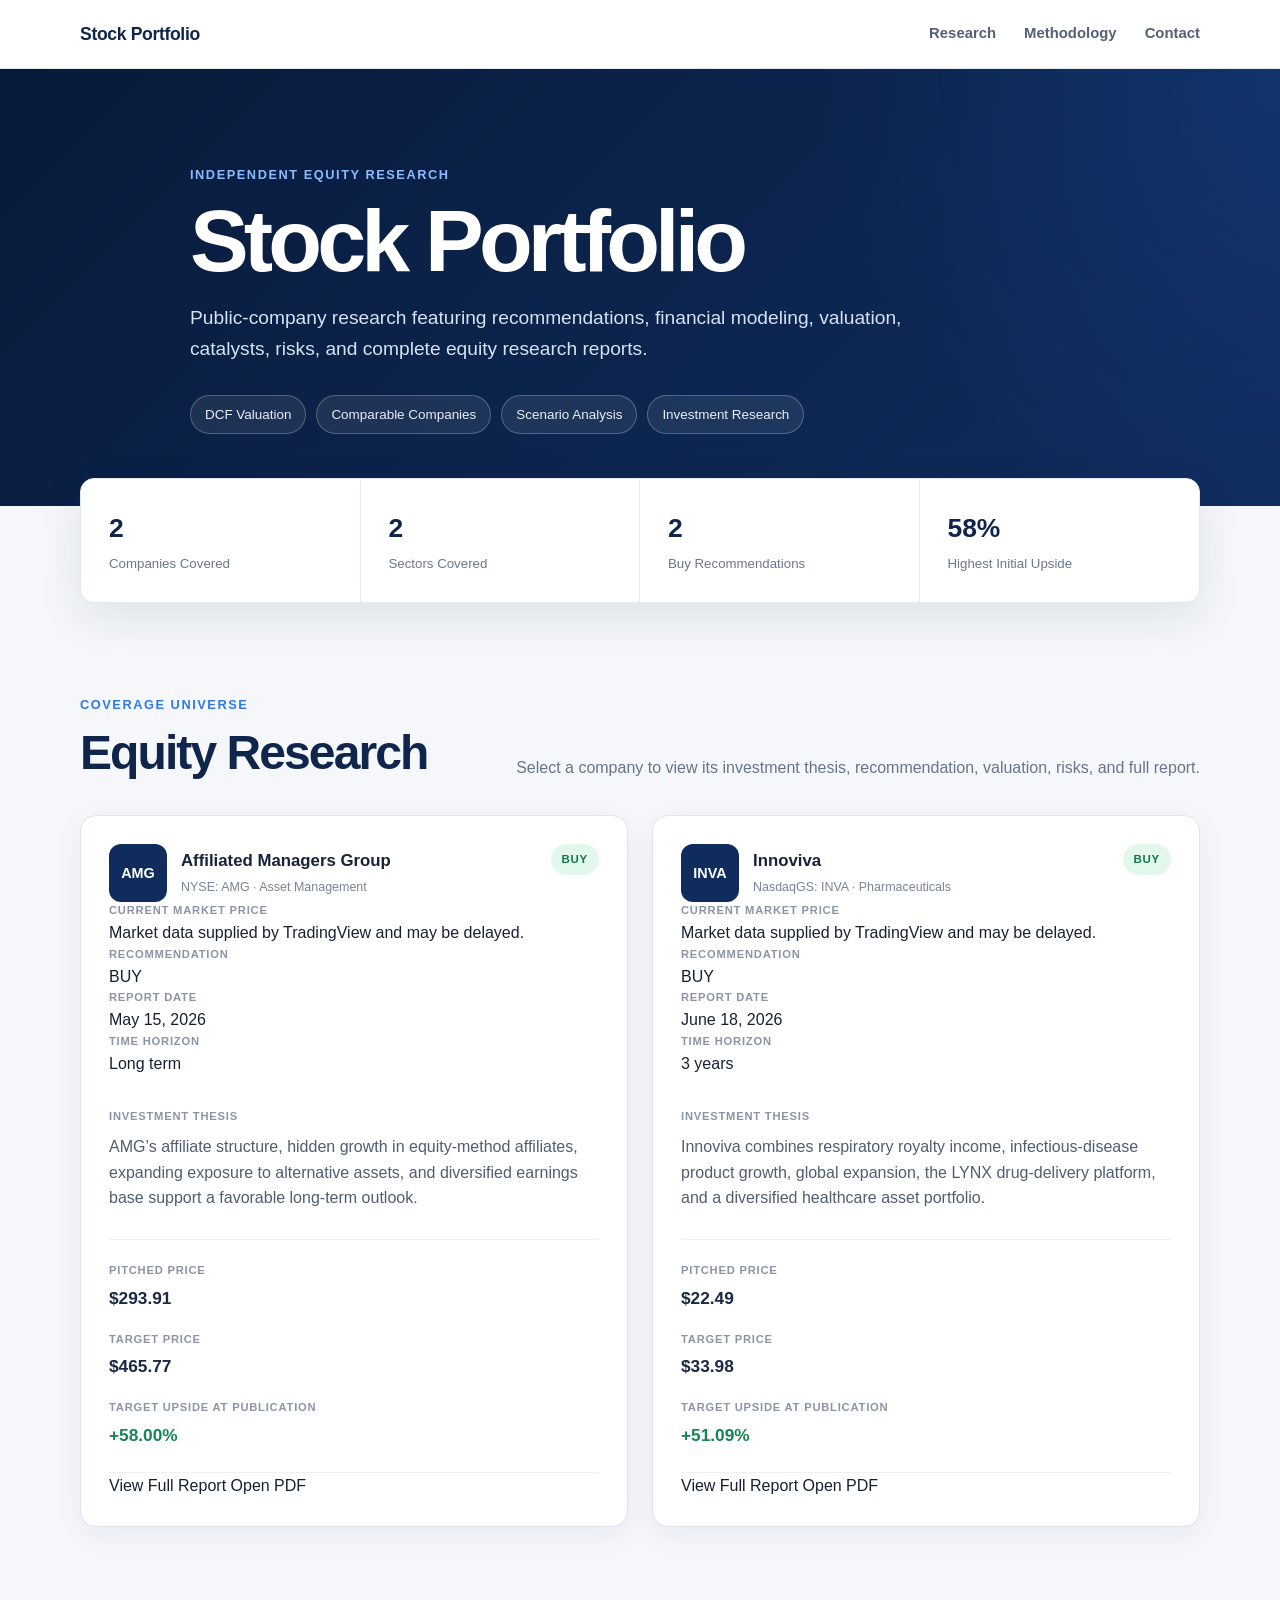
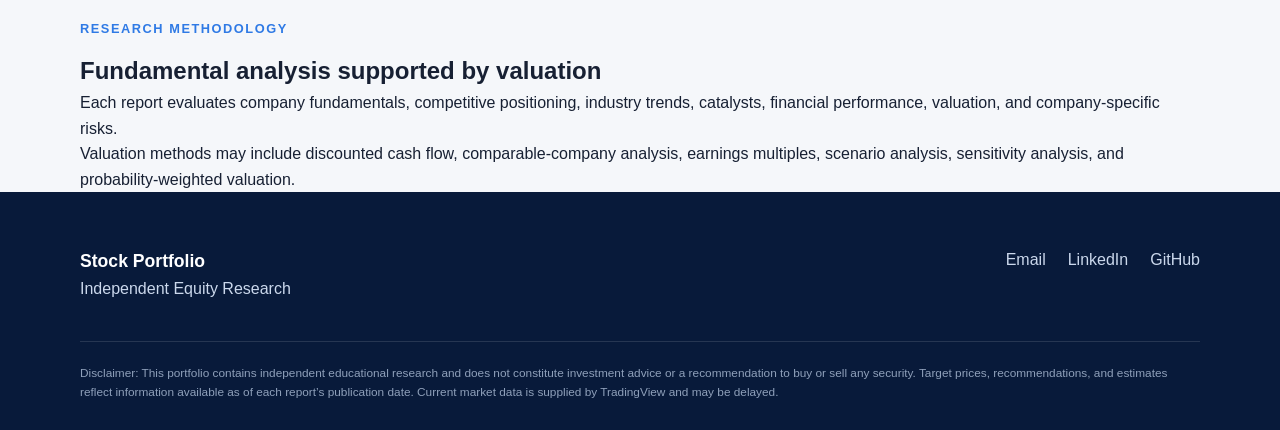
==== commit 9dc5848a: "Update index.html" ====
--- a/index.html
+++ b/index.html
@@ -10,12 +10,18 @@
 
     <meta
         name="description"
-        content="Stock portfolio featuring independent equity research, valuation, and investment analysis."
+        content="Independent equity research portfolio featuring recommendations, valuation, and full research reports."
     >
 
     <title>Stock Portfolio | Equity Research</title>
 
     <link rel="stylesheet" href="styles.css">
+
+    <!-- TradingView ticker component -->
+    <script
+        type="module"
+        src="https://widgets.tradingview-widget.com/w/en/tv-tickers.js"
+    ></script>
 </head>
 
 <body>
@@ -27,113 +33,80 @@
 
             <div class="nav-links">
                 <a href="#coverage">Research</a>
-                <a href="#about">About</a>
+                <a href="#methodology">Methodology</a>
                 <a href="#contact">Contact</a>
             </div>
         </nav>
     </header>
 
     <main>
-        <!-- Hero section -->
         <section class="hero">
             <div class="container hero-content">
                 <p class="eyebrow">
                     Independent Equity Research
                 </p>
 
-                <h1>
-                    Stock Portfolio
-                </h1>
+                <h1>Stock Portfolio</h1>
 
                 <p class="hero-description">
-                    A collection of public-company research reports,
-                    financial models, valuation analyses, investment
-                    theses, catalysts, and risks.
+                    Public-company research featuring recommendations,
+                    financial modeling, valuation, catalysts, risks,
+                    and complete equity research reports.
                 </p>
 
                 <div class="hero-tags">
                     <span>DCF Valuation</span>
                     <span>Comparable Companies</span>
-                    <span>Financial Modeling</span>
+                    <span>Scenario Analysis</span>
                     <span>Investment Research</span>
                 </div>
             </div>
         </section>
 
-        <!-- Portfolio statistics -->
         <section class="statistics">
             <div class="container statistics-grid">
                 <div class="stat-card">
                     <p class="stat-number">2</p>
-                    <p class="stat-label">
-                        Companies Covered
-                    </p>
+                    <p class="stat-label">Companies Covered</p>
                 </div>
 
                 <div class="stat-card">
                     <p class="stat-number">2</p>
-                    <p class="stat-label">
-                        Sectors Covered
-                    </p>
-                </div>
-
-                <div class="stat-card">
-                    <p class="stat-number">+58%</p>
-                    <p class="stat-label">
-                        Highest Initial Upside
-                    </p>
+                    <p class="stat-label">Sectors Covered</p>
                 </div>
 
                 <div class="stat-card">
                     <p class="stat-number">2</p>
-                    <p class="stat-label">
-                        Long Recommendations
-                    </p>
+                    <p class="stat-label">Buy Recommendations</p>
+                </div>
+
+                <div class="stat-card">
+                    <p class="stat-number">58%</p>
+                    <p class="stat-label">Highest Initial Upside</p>
                 </div>
             </div>
         </section>
 
-        <!-- Research dashboard -->
         <section id="coverage" class="coverage-section">
             <div class="container">
                 <div class="section-heading">
                     <div>
-                        <p class="eyebrow">
-                            Coverage Universe
-                        </p>
-
-                        <h2>
-                            Equity Research
-                        </h2>
+                        <p class="eyebrow">Coverage Universe</p>
+                        <h2>Equity Research</h2>
                     </div>
 
-                    <div class="section-heading-copy">
-                        <p class="section-description">
-                            Select a company to view the investment thesis,
-                            valuation summary, key risks, and full report.
-                        </p>
-
-                        <p
-                            class="market-update"
-                            id="market-update-time"
-                        >
-                            Loading market data...
-                        </p>
-                    </div>
+                    <p class="section-description">
+                        Select a company to view its investment thesis,
+                        recommendation, valuation, risks, and full report.
+                    </p>
                 </div>
 
                 <div class="research-grid">
                     <!-- AMG card -->
-                    <a
-                        class="research-card"
-                        href="reports/amg.html"
-                        aria-label="View Affiliated Managers Group report"
-                    >
+                    <article class="research-card">
                         <div class="card-top">
                             <div class="company-identity">
-                                <div class="ticker-box">
-                                    AMG
-                                </div>
+                                <div class="ticker-box">AMG</div>
 
                                 <div>
                                     <p class="company-name">
@@ -141,103 +114,112 @@
                                     </p>
 
                                     <p class="company-sector">
-                                        Financials · Asset Management
+                                        NYSE: AMG · Asset Management
                                     </p>
                                 </div>
                             </div>
 
-                            <span class="rating buy">
-                                LONG
-                            </span>
+                            <span class="rating buy">BUY</span>
+                        </div>
+
+                        <div class="live-widget-section">
+                            <p class="label">Current Market Price</p>
+
+                            <div class="tradingview-box">
+                                <tv-tickers
+                                    symbols="NYSE:AMG"
+                                    direction="horizontal"
+                                    hide-chart
+                                    item-size="compact"
+                                    color-theme="light"
+                                ></tv-tickers>
+                            </div>
+
+                            <p class="market-note">
+                                Market data supplied by TradingView and may
+                                be delayed.
+                            </p>
+                        </div>
+
+                        <div class="recommendation-row">
+                            <div>
+                                <p class="label">Recommendation</p>
+                                <p class="recommendation-value">BUY</p>
+                            </div>
+
+                            <div>
+                                <p class="label">Report Date</p>
+                                <p class="recommendation-detail">
+                                    May 15, 2026
+                                </p>
+                            </div>
+
+                            <div>
+                                <p class="label">Time Horizon</p>
+                                <p class="recommendation-detail">
+                                    Long term
+                                </p>
+                            </div>
                         </div>
 
                         <div class="card-thesis">
-                            <p class="label">
-                                Investment View
+                            <p class="label">Investment Thesis</p>
+
+                            <p>
+                                AMG’s affiliate structure, hidden growth in
+                                equity-method affiliates, expanding exposure
+                                to alternative assets, and diversified
+                                earnings base support a favorable long-term
+                                outlook.
                             </p>
-
-                            <p>
-                                AMG's affiliate structure, expansion in
-                                alternative assets, and diversified earnings
-                                base support a favorable long-term outlook.
-                            </p>
-                        </div>
-
-                        <div class="valuation-grid valuation-grid-four">
-                            <div>
+                        </div>
+
+                        <div class="valuation-grid">
+                            <div class="valuation-item">
+                                <p class="label">Pitched Price</p>
+                                <p class="metric">$293.91</p>
+                            </div>
+
+                            <div class="valuation-item">
+                                <p class="label">Target Price</p>
+                                <p class="metric">$465.77</p>
+                            </div>
+
+                            <div class="valuation-item">
                                 <p class="label">
-                                    Pitched Price
-                                </p>
-
-                                <p class="metric">
-                                    $293.91
-                                </p>
-                            </div>
-
-                            <div>
-                                <p class="label">
-                                    Live Price
-                                </p>
-
-                                <p
-                                    class="metric"
-                                    id="amg-live-price"
-                                >
-                                    Loading...
-                                </p>
-
-                                <p
-                                    class="live-change"
-                                    id="amg-live-change"
-                                ></p>
-                            </div>
-
-                            <div>
-                                <p class="label">
-                                    Target Price
-                                </p>
-
-                                <p class="metric">
-                                    $465.77
-                                </p>
-                            </div>
-
-                            <div>
-                                <p class="label">
-                                    Live Upside
-                                </p>
-
-                                <p
-                                    class="metric positive"
-                                    id="amg-live-upside"
-                                >
-                                    Loading...
-                                </p>
-                            </div>
-                        </div>
-
-                        <div class="card-footer">
-                            <span>
-                                Published May 15, 2026
-                            </span>
-
-                            <span class="view-report">
-                                View Report →
-                            </span>
-                        </div>
-                    </a>
+                                    Target Upside at Publication
+                                </p>
+
+                                <p class="metric positive">
+                                    +58.00%
+                                </p>
+                            </div>
+                        </div>
+
+                        <div class="card-actions">
+                            <a
+                                class="primary-button"
+                                href="reports/amg.html"
+                            >
+                                View Full Report
+                            </a>
+
+                            <a
+                                class="secondary-button"
+                                href="pdfs/AMG_Stock_Pitch.pdf"
+                                target="_blank"
+                                rel="noopener noreferrer"
+                            >
+                                Open PDF
+                            </a>
+                        </div>
+                    </article>
 
                     <!-- Innoviva card -->
-                    <a
-                        class="research-card"
-                        href="reports/innoviva.html"
-                        aria-label="View Innoviva report"
-                    >
+                    <article class="research-card">
                         <div class="card-top">
                             <div class="company-identity">
-                                <div class="ticker-box">
-                                    INVA
-                                </div>
+                                <div class="ticker-box">INVA</div>
 
                                 <div>
                                     <p class="company-name">
@@ -245,125 +227,134 @@
                                     </p>
 
                                     <p class="company-sector">
-                                        Healthcare · Pharmaceuticals
+                                        NasdaqGS: INVA · Pharmaceuticals
                                     </p>
                                 </div>
                             </div>
 
-                            <span class="rating buy">
-                                LONG
-                            </span>
+                            <span class="rating buy">BUY</span>
+                        </div>
+
+                        <div class="live-widget-section">
+                            <p class="label">Current Market Price</p>
+
+                            <div class="tradingview-box">
+                                <tv-tickers
+                                    symbols="NASDAQ:INVA"
+                                    direction="horizontal"
+                                    hide-chart
+                                    item-size="compact"
+                                    color-theme="light"
+                                ></tv-tickers>
+                            </div>
+
+                            <p class="market-note">
+                                Market data supplied by TradingView and may
+                                be delayed.
+                            </p>
+                        </div>
+
+                        <div class="recommendation-row">
+                            <div>
+                                <p class="label">Recommendation</p>
+                                <p class="recommendation-value">BUY</p>
+                            </div>
+
+                            <div>
+                                <p class="label">Report Date</p>
+                                <p class="recommendation-detail">
+                                    June 18, 2026
+                                </p>
+                            </div>
+
+                            <div>
+                                <p class="label">Time Horizon</p>
+                                <p class="recommendation-detail">
+                                    3 years
+                                </p>
+                            </div>
                         </div>
 
                         <div class="card-thesis">
-                            <p class="label">
-                                Investment View
+                            <p class="label">Investment Thesis</p>
+
+                            <p>
+                                Innoviva combines respiratory royalty income,
+                                infectious-disease product growth, global
+                                expansion, the LYNX drug-delivery platform,
+                                and a diversified healthcare asset portfolio.
                             </p>
-
-                            <p>
-                                Innoviva combines recurring royalty income,
-                                infectious-disease growth, international
-                                expansion, and strategic healthcare assets.
-                            </p>
-                        </div>
-
-                        <div class="valuation-grid valuation-grid-four">
-                            <div>
+                        </div>
+
+                        <div class="valuation-grid">
+                            <div class="valuation-item">
+                                <p class="label">Pitched Price</p>
+                                <p class="metric">$22.49</p>
+                            </div>
+
+                            <div class="valuation-item">
+                                <p class="label">Target Price</p>
+                                <p class="metric">$33.98</p>
+                            </div>
+
+                            <div class="valuation-item">
                                 <p class="label">
-                                    Pitched Price
-                                </p>
-
-                                <p class="metric">
-                                    $22.49
-                                </p>
-                            </div>
-
-                            <div>
-                                <p class="label">
-                                    Live Price
-                                </p>
-
-                                <p
-                                    class="metric"
-                                    id="inva-live-price"
-                                >
-                                    Loading...
-                                </p>
-
-                                <p
-                                    class="live-change"
-                                    id="inva-live-change"
-                                ></p>
-                            </div>
-
-                            <div>
-                                <p class="label">
-                                    Target Price
-                                </p>
-
-                                <p class="metric">
-                                    $33.98
-                                </p>
-                            </div>
-
-                            <div>
-                                <p class="label">
-                                    Live Upside
-                                </p>
-
-                                <p
-                                    class="metric positive"
-                                    id="inva-live-upside"
-                                >
-                                    Loading...
-                                </p>
-                            </div>
-                        </div>
-
-                        <div class="card-footer">
-                            <span>
-                                Published June 18, 2026
-                            </span>
-
-                            <span class="view-report">
-                                View Report →
-                            </span>
-                        </div>
-                    </a>
+                                    Target Upside at Publication
+                                </p>
+
+                                <p class="metric positive">
+                                    +51.09%
+                                </p>
+                            </div>
+                        </div>
+
+                        <div class="card-actions">
+                            <a
+                                class="primary-button"
+                                href="reports/innoviva.html"
+                            >
+                                View Full Report
+                            </a>
+
+                            <a
+                                class="secondary-button"
+                                href="pdfs/Innoviva_Report.pdf"
+                                target="_blank"
+                                rel="noopener noreferrer"
+                            >
+                                Open PDF
+                            </a>
+                        </div>
+                    </article>
                 </div>
             </div>
         </section>
 
-        <!-- About section -->
-        <section id="about" class="about-section">
-            <div class="container about-grid">
+        <section
+            id="methodology"
+            class="methodology-section"
+        >
+            <div class="container methodology-grid">
                 <div>
-                    <p class="eyebrow">
-                        About This Portfolio
-                    </p>
+                    <p class="eyebrow">Research Methodology</p>
 
                     <h2>
-                        Research grounded in valuation and strategy
+                        Fundamental analysis supported by valuation
                     </h2>
                 </div>
 
-                <div class="about-copy">
-                    <p>
-                        This portfolio presents independent educational
-                        research on publicly traded companies across
-                        different sectors.
-                    </p>
-
+                <div class="methodology-copy">
                     <p>
                         Each report evaluates company fundamentals,
                         competitive positioning, industry trends,
-                        investment catalysts, valuation, and key risks.
+                        catalysts, financial performance, valuation,
+                        and company-specific risks.
                     </p>
 
                     <p>
-                        Research methods may include discounted cash flow
-                        analysis, comparable-company analysis, scenario
-                        analysis, sensitivity analysis, and
+                        Valuation methods may include discounted cash flow,
+                        comparable-company analysis, earnings multiples,
+                        scenario analysis, sensitivity analysis, and
                         probability-weighted valuation.
                     </p>
                 </div>
@@ -371,17 +362,11 @@
         </section>
     </main>
 
-    <!-- Footer -->
     <footer id="contact" class="site-footer">
         <div class="container footer-content">
             <div>
-                <p class="footer-title">
-                    Stock Portfolio
-                </p>
-
-                <p>
-                    Independent Equity Research
-                </p>
+                <p class="footer-title">Stock Portfolio</p>
+                <p>Independent Equity Research</p>
             </div>
 
             <div class="footer-links">
@@ -411,958 +396,12 @@
             <p>
                 Disclaimer: This portfolio contains independent educational
                 research and does not constitute investment advice or a
-                recommendation to buy or sell any security. Prices,
-                estimates, and recommendations reflect information
-                available as of each report's publication date. Live market
-                prices may be delayed or temporarily unavailable.
+                recommendation to buy or sell any security. Target prices,
+                recommendations, and estimates reflect information
+                available as of each report’s publication date. Current
+                market data is supplied by TradingView and may be delayed.
             </p>
         </div>
     </footer>
-
-    <!-- Live stock-price script -->
-    <script>
-        const FINNHUB_API_KEY =
-            "d9fs739r01qggl8lhr2gd9fs739r01qggl8lhr30"
-   Basic reset
-========================= */
-
-* {
-    box-sizing: border-box;
-    margin: 0;
-    padding: 0;
-}
-
-html {
-    scroll-behavior: smooth;
-}
-
-body {
-    background: #f5f7fa;
-    color: #172033;
-    font-family:
-        Inter,
-        -apple-system,
-        BlinkMacSystemFont,
-        "Segoe UI",
-        sans-serif;
-    line-height: 1.6;
-}
-
-a {
-    color: inherit;
-    text-decoration: none;
-}
-
-.container {
-    width: min(1120px, calc(100% - 40px));
-    margin: 0 auto;
-}
-
-/* =========================
-   Navigation
-========================= */
-
-.site-header {
-    position: sticky;
-    top: 0;
-    z-index: 100;
-    border-bottom: 1px solid #e4e8ef;
-    background: rgba(255, 255, 255, 0.94);
-    backdrop-filter: blur(12px);
-}
-
-.navbar {
-    display: flex;
-    align-items: center;
-    justify-content: space-between;
-    min-height: 68px;
-}
-
-.brand {
-    color: #10254c;
-    font-size: 1.1rem;
-    font-weight: 800;
-    letter-spacing: -0.02em;
-}
-
-.nav-links {
-    display: flex;
-    gap: 28px;
-}
-
-.nav-links a {
-    color: #536078;
-    font-size: 0.93rem;
-    font-weight: 600;
-}
-
-.nav-links a:hover {
-    color: #1769e0;
-}
-
-/* =========================
-   Hero
-========================= */
-
-.hero {
-    padding: 96px 0 72px;
-    background:
-        radial-gradient(
-            circle at top right,
-            rgba(39, 111, 232, 0.16),
-            transparent 34%
-        ),
-        linear-gradient(
-            135deg,
-            #081a3a,
-            #102d5e
-        );
-    color: white;
-}
-
-.hero-content {
-    max-width: 900px;
-}
-
-.eyebrow {
-    margin-bottom: 12px;
-    color: #2f7ae5;
-    font-size: 0.8rem;
-    font-weight: 800;
-    letter-spacing: 0.12em;
-    text-transform: uppercase;
-}
-
-.hero .eyebrow {
-    color: #8dbbff;
-}
-
-.hero h1 {
-    margin-bottom: 18px;
-    font-size: clamp(
-        3rem,
-        7vw,
-        5.5rem
-    );
-    line-height: 1;
-    letter-spacing: -0.055em;
-}
-
-.hero-description {
-    max-width: 760px;
-    color: #d6e2f5;
-    font-size: 1.2rem;
-}
-
-.hero-tags {
-    display: flex;
-    flex-wrap: wrap;
-    gap: 10px;
-    margin-top: 30px;
-}
-
-.hero-tags span {
-    border: 1px solid
-        rgba(255, 255, 255, 0.24);
-    border-radius: 999px;
-    padding: 8px 14px;
-    background:
-        rgba(255, 255, 255, 0.08);
-    color: #e7effc;
-    font-size: 0.84rem;
-}
-
-/* =========================
-   Statistics
-========================= */
-
-.statistics {
-    position: relative;
-    margin-top: -28px;
-}
-
-.statistics-grid {
-    display: grid;
-    grid-template-columns:
-        repeat(4, 1fr);
-    overflow: hidden;
-    border: 1px solid #e3e8f0;
-    border-radius: 14px;
-    background: white;
-    box-shadow:
-        0 14px 45px
-        rgba(20, 37, 68, 0.1);
-}
-
-.stat-card {
-    padding: 28px;
-    border-right:
-        1px solid #e8ecf2;
-}
-
-.stat-card:last-child {
-    border-right: none;
-}
-
-.stat-number {
-    color: #10254c;
-    font-size: 1.65rem;
-    font-weight: 800;
-}
-
-.stat-label {
-    margin-top: 3px;
-    color: #6c778c;
-    font-size: 0.83rem;
-}
-
-/* =========================
-   Coverage dashboard
-========================= */
-
-.coverage-section {
-    padding: 92px 0;
-}
-
-.section-heading {
-    display: flex;
-    align-items: flex-end;
-    justify-content: space-between;
-    gap: 32px;
-    margin-bottom: 35px;
-}
-
-.section-heading h2,
-.about-section h2 {
-    color: #10254c;
-    font-size: clamp(
-        2rem,
-        4vw,
-        3rem
-    );
-    line-height: 1.1;
-    letter-spacing: -0.04em;
-}
-
-.section-heading-copy {
-    max-width: 500px;
-}
-
-.section-description {
-    color: #68748a;
-}
-
-.market-update {
-    margin-top: 8px;
-    color: #8a94a6;
-    font-size: 0.75rem;
-}
-
-.research-grid {
-    display: grid;
-    grid-template-columns:
-        repeat(2, 1fr);
-    gap: 24px;
-}
-
-.research-card {
-    display: flex;
-    flex-direction: column;
-    min-height: 450px;
-    overflow: hidden;
-    border: 1px solid #dfe5ed;
-    border-radius: 16px;
-    padding: 28px;
-    background: white;
-    box-shadow:
-        0 8px 28px
-        rgba(18, 40, 77, 0.06);
-    transition:
-        transform 180ms ease,
-        box-shadow 180ms ease,
-        border-color 180ms ease;
-}
-
-.research-card:hover {
-    transform: translateY(-5px);
-    border-color: #9bbcea;
-    box-shadow:
-        0 18px 46px
-        rgba(18, 40, 77, 0.12);
-}
-
-.card-top {
-    display: flex;
-    align-items: flex-start;
-    justify-content: space-between;
-    gap: 20px;
-}
-
-.company-identity {
-    display: flex;
-    align-items: center;
-    gap: 14px;
-}
-
-.ticker-box {
-    display: grid;
-    width: 58px;
-    height: 58px;
-    flex-shrink: 0;
-    place-items: center;
-    border-radius: 12px;
-    background: #102c5c;
-    color: white;
-    font-size: 0.9rem;
-    font-weight: 800;
-}
-
-.company-name {
-    color: #17233a;
-    font-size: 1.05rem;
-    font-weight: 750;
-}
-
-.company-sector {
-    margin-top: 3px;
-    color: #7a8496;
-    font-size: 0.78rem;
-}
-
-.rating {
-    border-radius: 999px;
-    padding: 6px 11px;
-    font-size: 0.72rem;
-    font-weight: 850;
-    letter-spacing: 0.06em;
-}
-
-.buy {
-    background: #e2f8ed;
-    color: #13764a;
-}
-
-.hold {
-    background: #fff3d2;
-    color: #8a6300;
-}
-
-.sell {
-    background: #ffe5e4;
-    color: #a02924;
-}
-
-.card-thesis {
-    flex: 1;
-    margin-top: 32px;
-}
-
-.card-thesis p:last-child {
-    margin-top: 8px;
-    color: #4f5d73;
-}
-
-.label {
-    color: #8a94a6;
-    font-size: 0.7rem;
-    font-weight: 750;
-    letter-spacing: 0.07em;
-    text-transform: uppercase;
-}
-
-.valuation-grid {
-    display: grid;
-    gap: 18px;
-    margin-top: 28px;
-    padding: 22px 0;
-    border-top:
-        1px solid #edf0f4;
-    border-bottom:
-        1px solid #edf0f4;
-}
-
-.valuation-grid-four {
-    grid-template-columns:
-        repeat(4, 1fr);
-}
-
-.metric {
-    margin-top: 5px;
-    color: #1a2945;
-    font-size: 1.08rem;
-    font-weight: 800;
-}
-
-.positive {
-    color: #148554;
-}
-
-.negative {
-    color: #b33a35;
-}
-
-.live-change {
-    min-height: 20px;
-    margin-top: 3px;
-    font-size: 0.72rem;
-    font-weight: 700;
-}
-
-.positive-change {
-    color: #148554;
-}
-
-.negative-change {
-    color: #b33a35;
-}
-
-.card-footer {
-    display: flex;
-    align-items: center;
-    justify-content: space-between;
-    margin-top: 20px;
-    color: #8a94a6;
-    font-size: 0.78rem;
-}
-
-.view-report {
-    color: #1769e0;
-    font-weight: 750;
-}
-
-/* =========================
-   About section
-========================= */
-
-.about-section {
-    padding: 82px 0;
-    background: white;
-}
-
-.about-grid {
-    display: grid;
-    grid-template-columns:
-        0.9fr 1.1fr;
-    gap: 80px;
-}
-
-.about-copy {
-    color: #5b687d;
-    font-size: 1.05rem;
-}
-
-.about-copy p + p {
-    margin-top: 20px;
-}
-
-/* =========================
-   Footer
-========================= */
-
-.site-footer {
-    padding: 55px 0 28px;
-    background: #081a3a;
-    color: #cbd8ec;
-}
-
-.footer-content {
-    display: flex;
-    justify-content: space-between;
-    gap: 30px;
-}
-
-.footer-title {
-    color: white;
-    font-size: 1.1rem;
-    font-weight: 800;
-}
-
-.footer-links {
-    display: flex;
-    flex-wrap: wrap;
-    gap: 22px;
-}
-
-.footer-links a:hover {
-    color: white;
-}
-
-.disclaimer {
-    margin-top: 40px;
-    padding-top: 22px;
-    border-top:
-        1px solid
-        rgba(255, 255, 255, 0.12);
-    color: #8fa0ba;
-    font-size: 0.74rem;
-}
-
-/* =========================
-   Company report pages
-========================= */
-
-.report-hero {
-    padding: 80px 0 60px;
-    background:
-        linear-gradient(
-            135deg,
-            #081a3a,
-            #12336a
-        );
-    color: white;
-}
-
-.back-link {
-    display: inline-block;
-    margin-bottom: 30px;
-    color: #a9c9fa;
-    font-weight: 650;
-}
-
-.report-company-line {
-    display: flex;
-    align-items: center;
-    gap: 16px;
-}
-
-.report-hero h1 {
-    margin-top: 14px;
-    font-size: clamp(
-        2.4rem,
-        6vw,
-        4.5rem
-    );
-    line-height: 1.05;
-    letter-spacing: -0.05em;
-}
-
-.report-subtitle {
-    margin-top: 14px;
-    color: #c7d6ed;
-    font-size: 1.05rem;
-}
-
-.report-summary {
-    position: relative;
-    margin-top: -30px;
-}
-
-.summary-panel {
-    display: grid;
-    grid-template-columns:
-        repeat(4, 1fr);
-    overflow: hidden;
-    border: 1px solid #dfe5ed;
-    border-radius: 14px;
-    background: white;
-    box-shadow:
-        0 15px 50px
-        rgba(18, 40, 77, 0.12);
-}
-
-.summary-item {
-    padding: 25px;
-    border-right:
-        1px solid #e8ecf1;
-}
-
-.summary-item:last-child {
-    border-right: none;
-}
-
-.report-content {
-    padding: 80px 0;
-}
-
-.report-layout {
-    display: grid;
-    grid-template-columns:
-        minmax(0, 1.8fr)
-        minmax(260px, 0.7fr);
-    gap: 42px;
-}
-
-.report-section {
-    margin-bottom: 42px;
-}
-
-.report-section h2 {
-    margin-bottom: 15px;
-    color: #10254c;
-    font-size: 1.55rem;
-}
-
-.report-section p {
-    color: #58667b;
-}
-
-.report-section ul {
-    padding-left: 20px;
-    color: #58667b;
-}
-
-.report-section li + li {
-    margin-top: 11px;
-}
-
-.sidebar-card {
-    margin-bottom: 20px;
-    border:
-        1px solid #e0e5ed;
-    border-radius: 14px;
-    padding: 24px;
-    background: white;
-}
-
-.sidebar-card h3 {
-    margin-bottom: 14px;
-    color: #10254c;
-}
-
-.sidebar-card p,
-.sidebar-card li {
-    color: #647187;
-    font-size: 0.9rem;
-}
-
-.sidebar-card ul {
-    padding-left: 18px;
-}
-
-.sidebar-card li + li {
-    margin-top: 8px;
-}
-
-.pdf-section {
-    margin-top: 18px;
-    padding: 70px 0;
-    background: #edf2f8;
-}
-
-.pdf-heading {
-    display: flex;
-    align-items: center;
-    justify-content: space-between;
-    gap: 20px;
-    margin-bottom: 24px;
-}
-
-.pdf-heading h2 {
-    color: #10254c;
-}
-
-.download-button {
-    display: inline-flex;
-    align-items: center;
-    justify-content: center;
-    border-radius: 8px;
-    padding: 11px 18px;
-    background: #1769e0;
-    color: white;
-    font-weight: 750;
-}
-
-.download-button:hover {
-    background: #1058bf;
-}
-
-.pdf-frame {
-    width: 100%;
-    height: 900px;
-    border:
-        1px solid #d6dde8;
-    border-radius: 12px;
-    background: white;
-}
-
-/* =========================
-   Tablet responsiveness
-========================= */
-
-@media (max-width: 1050px) {
-    .valuation-grid-four {
-        grid-template-columns:
-            repeat(2, 1fr);
-    }
-}
-
-@media (max-width: 850px) {
-    .statistics-grid {
-        grid-template-columns:
-            repeat(2, 1fr);
-    }
-
-    .stat-card:nth-child(2) {
-        border-right: none;
-    }
-
-    .stat-card:nth-child(-n + 2) {
-        border-bottom:
-            1px solid #e8ecf2;
-    }
-
-    .research-grid,
-    .about-grid,
-    .report-layout {
-        grid-template-columns: 1fr;
-    }
-
-    .section-heading {
-        align-items: flex-start;
-        flex-direction: column;
-    }
-
-    .summary-panel {
-        grid-template-columns:
-            repeat(2, 1fr);
-    }
-
-    .summary-item:nth-child(2) {
-        border-right: none;
-    }
-
-    .summary-item:nth-child(-n + 2) {
-        border-bottom:
-            1px solid #e8ecf1;
-    }
-}
-
-/* =========================
-   Mobile responsiveness
-========================= */
-
-@media (max-width: 600px) {
-    .container {
-        width:
-            min(
-                100% - 26px,
-                1120px
-            );
-    }
-
-    .nav-links {
-        display: none;
-    }
-
-    .hero {
-        padding: 75px 0 60px;
-    }
-
-    .statistics-grid,
-    .summary-panel {
-        grid-template-columns: 1fr;
-    }
-
-    .stat-card,
-    .summary-item {
-        border-right: none;
-        border-bottom:
-            1px solid #e8ecf1;
-    }
-
-    .stat-card:last-child,
-    .summary-item:last-child {
-        border-bottom: none;
-    }
-
-    .valuation-grid-four {
-        grid-template-columns: 1fr;
-    }
-
-    .research-card {
-        padding: 22px;
-    }
-
-    .card-top,
-    .footer-content,
-    .pdf-heading {
-        align-items: flex-start;
-        flex-direction: column;
-    }
-
-    .pdf-frame {
-        height: 620px;
-    }
-}";
-
-        const stocks = [
-            {
-                symbol: "AMG",
-                targetPrice: 465.77,
-                priceElement: "amg-live-price",
-                changeElement: "amg-live-change",
-                upsideElement: "amg-live-upside"
-            },
-            {
-                symbol: "INVA",
-                targetPrice: 33.98,
-                priceElement: "inva-live-price",
-                changeElement: "inva-live-change",
-                upsideElement: "inva-live-upside"
-            }
-        ];
-
-        function formatPrice(value) {
-            return `$${Number(value).toFixed(2)}`;
-        }
-
-        function formatPercentage(value) {
-            const sign = value >= 0 ? "+" : "";
-            return `${sign}${Number(value).toFixed(2)}%`;
-        }
-
-        function setLoadingError(stock) {
-            const priceElement =
-                document.getElementById(stock.priceElement);
-
-            const changeElement =
-                document.getElementById(stock.changeElement);
-
-            const upsideElement =
-                document.getElementById(stock.upsideElement);
-
-            priceElement.textContent = "Unavailable";
-            changeElement.textContent = "";
-            upsideElement.textContent = "Unavailable";
-        }
-
-        async function loadStockQuote(stock) {
-            const priceElement =
-                document.getElementById(stock.priceElement);
-
-            const changeElement =
-                document.getElementById(stock.changeElement);
-
-            const upsideElement =
-                document.getElementById(stock.upsideElement);
-
-            try {
-                if (
-                    !FINNHUB_API_KEY ||
-                    FINNHUB_API_KEY ===
-                    "PASTE_YOUR_FINNHUB_API_KEY_HERE"
-                ) {
-                    throw new Error(
-                        "Finnhub API key has not been added."
-                    );
-                }
-
-                const endpoint =
-                    "https://finnhub.io/api/v1/quote" +
-                    `?symbol=${encodeURIComponent(stock.symbol)}` +
-                    `&token=${encodeURIComponent(FINNHUB_API_KEY)}`;
-
-                const response = await fetch(endpoint);
-
-                if (!response.ok) {
-                    throw new Error(
-                        `Request failed with status ${response.status}`
-                    );
-                }
-
-                const quote = await response.json();
-
-                const currentPrice = Number(quote.c);
-                const dailyChangePercent = Number(quote.dp);
-
-                if (
-                    !Number.isFinite(currentPrice) ||
-                    currentPrice <= 0
-                ) {
-                    throw new Error(
-                        "No valid current price was returned."
-                    );
-                }
-
-                const liveUpside =
-                    (
-                        stock.targetPrice /
-                        currentPrice -
-                        1
-                    ) * 100;
-
-                priceElement.textContent =
-                    formatPrice(currentPrice);
-
-                if (
-                    Number.isFinite(dailyChangePercent)
-                ) {
-                    changeElement.textContent =
-                        `${formatPercentage(
-                            dailyChangePercent
-                        )} today`;
-
-                    changeElement.classList.remove(
-                        "positive-change",
-                        "negative-change"
-                    );
-
-                    if (dailyChangePercent >= 0) {
-                        changeElement.classList.add(
-                            "positive-change"
-                        );
-                    } else {
-                        changeElement.classList.add(
-                            "negative-change"
-                        );
-                    }
-                } else {
-                    changeElement.textContent = "";
-                }
-
-                upsideElement.textContent =
-                    formatPercentage(liveUpside);
-
-                upsideElement.classList.remove(
-                    "positive",
-                    "negative"
-                );
-
-                if (liveUpside >= 0) {
-                    upsideElement.classList.add(
-                        "positive"
-                    );
-                } else {
-                    upsideElement.classList.add(
-                        "negative"
-                    );
-                }
-            } catch (error) {
-                console.error(
-                    `Unable to load ${stock.symbol}:`,
-                    error
-                );
-
-                setLoadingError(stock);
-            }
-        }
-
-        async function loadAllQuotes() {
-            const updateTimeElement =
-                document.getElementById(
-                    "market-update-time"
-                );
-
-            await Promise.all(
-                stocks.map(
-                    (stock) => loadStockQuote(stock)
-                )
-            );
-
-            if (updateTimeElement) {
-                updateTimeElement.textContent =
-                    "Market data refreshed: " +
-                    new Date().toLocaleString();
-            }
-        }
-
-        loadAllQuotes();
-
-        // Refresh every five minutes while the page is open.
-        setInterval(
-            loadAllQuotes,
-            5 * 60 * 1000
-        );
-    </script>
 </body>
 </html>
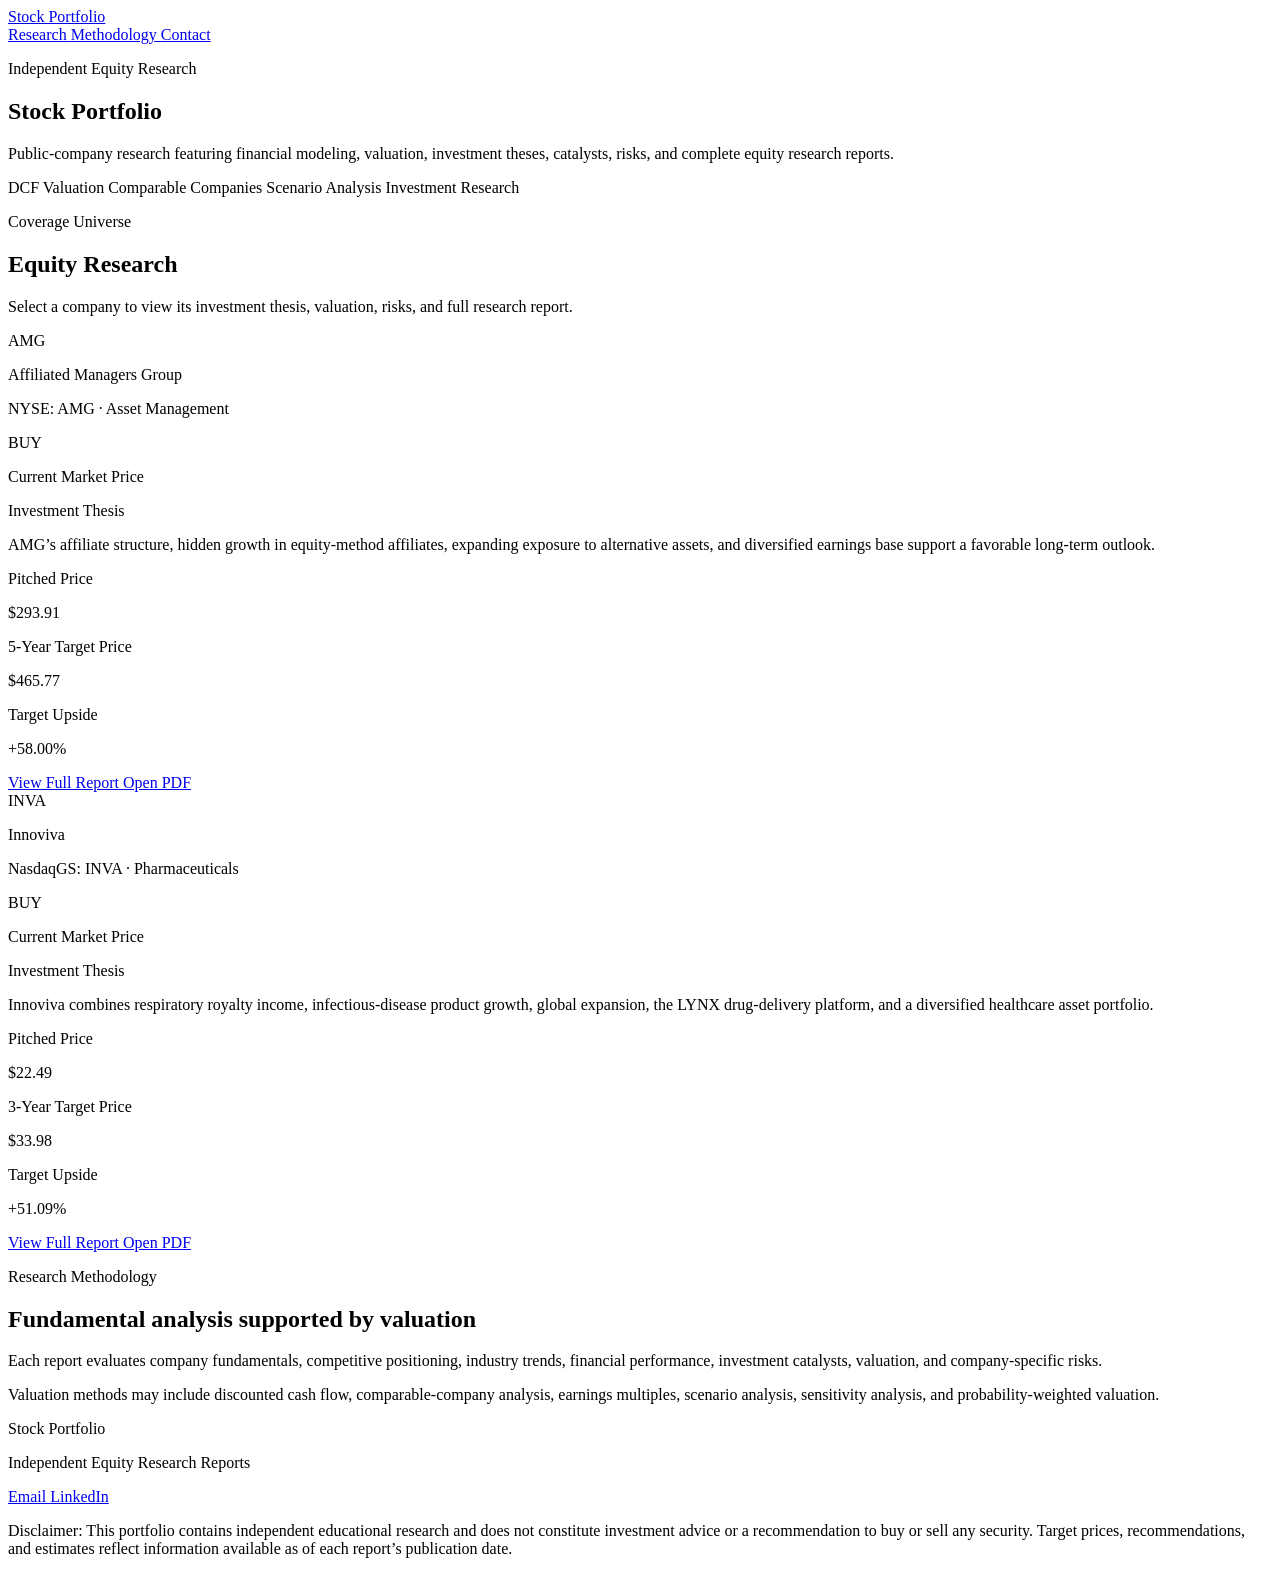
==== commit 990148ef: "Update index.html" ====
--- a/index.html
+++ b/index.html
@@ -10,14 +10,16 @@
 
     <meta
         name="description"
-        content="Independent equity research portfolio featuring recommendations, valuation, and full research reports."
+        content="Independent equity research portfolio featuring stock recommendations, valuations, current market prices, and full research reports."
     >
 
     <title>Stock Portfolio | Equity Research</title>
 
-    <link rel="stylesheet" href="styles.css">
-
-    <!-- TradingView ticker component -->
+    <link
+        rel="stylesheet"
+        href="/stock-portfolio/styles.css?v=5"
+    >
+
     <script
         type="module"
         src="https://widgets.tradingview-widget.com/w/en/tv-tickers.js"
@@ -27,14 +29,25 @@
 <body>
     <header class="site-header">
         <nav class="navbar container">
-            <a class="brand" href="index.html">
+            <a
+                class="brand"
+                href="/stock-portfolio/"
+            >
                 Stock Portfolio
             </a>
 
             <div class="nav-links">
-                <a href="#coverage">Research</a>
-                <a href="#methodology">Methodology</a>
-                <a href="#contact">Contact</a>
+                <a href="#coverage">
+                    Research
+                </a>
+
+                <a href="#methodology">
+                    Methodology
+                </a>
+
+                <a href="#contact">
+                    Contact
+                </a>
             </div>
         </nav>
     </header>
@@ -46,12 +59,14 @@
                     Independent Equity Research
                 </p>
 
-                <h1>Stock Portfolio</h1>
+                <h1>
+                    Stock Portfolio
+                </h1>
 
                 <p class="hero-description">
-                    Public-company research featuring recommendations,
-                    financial modeling, valuation, catalysts, risks,
-                    and complete equity research reports.
+                    Public-company research featuring financial modeling,
+                    valuation, investment theses, catalysts, risks, and
+                    complete equity research reports.
                 </p>
 
                 <div class="hero-tags">
@@ -63,50 +78,36 @@
             </div>
         </section>
 
-        <section class="statistics">
-            <div class="container statistics-grid">
-                <div class="stat-card">
-                    <p class="stat-number">2</p>
-                    <p class="stat-label">Companies Covered</p>
-                </div>
-
-                <div class="stat-card">
-                    <p class="stat-number">2</p>
-                    <p class="stat-label">Sectors Covered</p>
-                </div>
-
-                <div class="stat-card">
-                    <p class="stat-number">2</p>
-                    <p class="stat-label">Buy Recommendations</p>
-                </div>
-
-                <div class="stat-card">
-                    <p class="stat-number">58%</p>
-                    <p class="stat-label">Highest Initial Upside</p>
-                </div>
-            </div>
-        </section>
-
-        <section id="coverage" class="coverage-section">
+        <section
+            id="coverage"
+            class="coverage-section"
+        >
             <div class="container">
                 <div class="section-heading">
                     <div>
-                        <p class="eyebrow">Coverage Universe</p>
-                        <h2>Equity Research</h2>
+                        <p class="eyebrow">
+                            Coverage Universe
+                        </p>
+
+                        <h2>
+                            Equity Research
+                        </h2>
                     </div>
 
                     <p class="section-description">
                         Select a company to view its investment thesis,
-                        recommendation, valuation, risks, and full report.
+                        valuation, risks, and full research report.
                     </p>
                 </div>
 
                 <div class="research-grid">
-                    <!-- AMG card -->
+                    <!-- AMG -->
                     <article class="research-card">
                         <div class="card-top">
                             <div class="company-identity">
-                                <div class="ticker-box">AMG</div>
+                                <div class="ticker-box">
+                                    AMG
+                                </div>
 
                                 <div>
                                     <p class="company-name">
@@ -119,11 +120,15 @@
                                 </div>
                             </div>
 
-                            <span class="rating buy">BUY</span>
+                            <span class="rating buy">
+                                BUY
+                            </span>
                         </div>
 
                         <div class="live-widget-section">
-                            <p class="label">Current Market Price</p>
+                            <p class="label">
+                                Current Market Price
+                            </p>
 
                             <div class="tradingview-box">
                                 <tv-tickers
@@ -134,36 +139,12 @@
                                     color-theme="light"
                                 ></tv-tickers>
                             </div>
-
-                            <p class="market-note">
-                                Market data supplied by TradingView and may
-                                be delayed.
-                            </p>
-                        </div>
-
-                        <div class="recommendation-row">
-                            <div>
-                                <p class="label">Recommendation</p>
-                                <p class="recommendation-value">BUY</p>
-                            </div>
-
-                            <div>
-                                <p class="label">Report Date</p>
-                                <p class="recommendation-detail">
-                                    May 15, 2026
-                                </p>
-                            </div>
-
-                            <div>
-                                <p class="label">Time Horizon</p>
-                                <p class="recommendation-detail">
-                                    Long term
-                                </p>
-                            </div>
                         </div>
 
                         <div class="card-thesis">
-                            <p class="label">Investment Thesis</p>
+                            <p class="label">
+                                Investment Thesis
+                            </p>
 
                             <p>
                                 AMG’s affiliate structure, hidden growth in
@@ -176,18 +157,28 @@
 
                         <div class="valuation-grid">
                             <div class="valuation-item">
-                                <p class="label">Pitched Price</p>
-                                <p class="metric">$293.91</p>
-                            </div>
-
-                            <div class="valuation-item">
-                                <p class="label">Target Price</p>
-                                <p class="metric">$465.77</p>
-                            </div>
-
-                            <div class="valuation-item">
-                                <p class="label">
-                                    Target Upside at Publication
+                                <p class="label">
+                                    Pitched Price
+                                </p>
+
+                                <p class="metric">
+                                    $293.91
+                                </p>
+                            </div>
+
+                            <div class="valuation-item">
+                                <p class="label">
+                                    5-Year Target Price
+                                </p>
+
+                                <p class="metric">
+                                    $465.77
+                                </p>
+                            </div>
+
+                            <div class="valuation-item">
+                                <p class="label">
+                                    Target Upside
                                 </p>
 
                                 <p class="metric positive">
@@ -199,14 +190,14 @@
                         <div class="card-actions">
                             <a
                                 class="primary-button"
-                                href="reports/amg.html"
+                                href="/stock-portfolio/reports/amg.html"
                             >
                                 View Full Report
                             </a>
 
                             <a
                                 class="secondary-button"
-                                href="pdfs/AMG_Stock_Pitch.pdf"
+                                href="/stock-portfolio/pdfs/AMG_Report.pdf"
                                 target="_blank"
                                 rel="noopener noreferrer"
                             >
@@ -215,11 +206,13 @@
                         </div>
                     </article>
 
-                    <!-- Innoviva card -->
+                    <!-- Innoviva -->
                     <article class="research-card">
                         <div class="card-top">
                             <div class="company-identity">
-                                <div class="ticker-box">INVA</div>
+                                <div class="ticker-box">
+                                    INVA
+                                </div>
 
                                 <div>
                                     <p class="company-name">
@@ -232,11 +225,15 @@
                                 </div>
                             </div>
 
-                            <span class="rating buy">BUY</span>
+                            <span class="rating buy">
+                                BUY
+                            </span>
                         </div>
 
                         <div class="live-widget-section">
-                            <p class="label">Current Market Price</p>
+                            <p class="label">
+                                Current Market Price
+                            </p>
 
                             <div class="tradingview-box">
                                 <tv-tickers
@@ -247,36 +244,12 @@
                                     color-theme="light"
                                 ></tv-tickers>
                             </div>
-
-                            <p class="market-note">
-                                Market data supplied by TradingView and may
-                                be delayed.
-                            </p>
-                        </div>
-
-                        <div class="recommendation-row">
-                            <div>
-                                <p class="label">Recommendation</p>
-                                <p class="recommendation-value">BUY</p>
-                            </div>
-
-                            <div>
-                                <p class="label">Report Date</p>
-                                <p class="recommendation-detail">
-                                    June 18, 2026
-                                </p>
-                            </div>
-
-                            <div>
-                                <p class="label">Time Horizon</p>
-                                <p class="recommendation-detail">
-                                    3 years
-                                </p>
-                            </div>
                         </div>
 
                         <div class="card-thesis">
-                            <p class="label">Investment Thesis</p>
+                            <p class="label">
+                                Investment Thesis
+                            </p>
 
                             <p>
                                 Innoviva combines respiratory royalty income,
@@ -288,18 +261,28 @@
 
                         <div class="valuation-grid">
                             <div class="valuation-item">
-                                <p class="label">Pitched Price</p>
-                                <p class="metric">$22.49</p>
-                            </div>
-
-                            <div class="valuation-item">
-                                <p class="label">Target Price</p>
-                                <p class="metric">$33.98</p>
-                            </div>
-
-                            <div class="valuation-item">
-                                <p class="label">
-                                    Target Upside at Publication
+                                <p class="label">
+                                    Pitched Price
+                                </p>
+
+                                <p class="metric">
+                                    $22.49
+                                </p>
+                            </div>
+
+                            <div class="valuation-item">
+                                <p class="label">
+                                    3-Year Target Price
+                                </p>
+
+                                <p class="metric">
+                                    $33.98
+                                </p>
+                            </div>
+
+                            <div class="valuation-item">
+                                <p class="label">
+                                    Target Upside
                                 </p>
 
                                 <p class="metric positive">
@@ -311,14 +294,14 @@
                         <div class="card-actions">
                             <a
                                 class="primary-button"
-                                href="reports/innoviva.html"
+                                href="/stock-portfolio/reports/innoviva.html"
                             >
                                 View Full Report
                             </a>
 
                             <a
                                 class="secondary-button"
-                                href="pdfs/Innoviva_Report.pdf"
+                                href="/stock-portfolio/pdfs/Innoviva_Report.pdf"
                                 target="_blank"
                                 rel="noopener noreferrer"
                             >
@@ -336,7 +319,9 @@
         >
             <div class="container methodology-grid">
                 <div>
-                    <p class="eyebrow">Research Methodology</p>
+                    <p class="eyebrow">
+                        Research Methodology
+                    </p>
 
                     <h2>
                         Fundamental analysis supported by valuation
@@ -347,8 +332,8 @@
                     <p>
                         Each report evaluates company fundamentals,
                         competitive positioning, industry trends,
-                        catalysts, financial performance, valuation,
-                        and company-specific risks.
+                        financial performance, investment catalysts,
+                        valuation, and company-specific risks.
                     </p>
 
                     <p>
@@ -362,11 +347,19 @@
         </section>
     </main>
 
-    <footer id="contact" class="site-footer">
+    <footer
+        id="contact"
+        class="site-footer"
+    >
         <div class="container footer-content">
             <div>
-                <p class="footer-title">Stock Portfolio</p>
-                <p>Independent Equity Research</p>
+                <p class="footer-title">
+                    Stock Portfolio
+                </p>
+
+                <p>
+                    Independent Equity Research Reports
+                </p>
             </div>
 
             <div class="footer-links">
@@ -381,14 +374,6 @@
                 >
                     LinkedIn
                 </a>
-
-                <a
-                    href="https://github.com/ukhanhpham"
-                    target="_blank"
-                    rel="noopener noreferrer"
-                >
-                    GitHub
-                </a>
             </div>
         </div>
 
@@ -397,9 +382,8 @@
                 Disclaimer: This portfolio contains independent educational
                 research and does not constitute investment advice or a
                 recommendation to buy or sell any security. Target prices,
-                recommendations, and estimates reflect information
-                available as of each report’s publication date. Current
-                market data is supplied by TradingView and may be delayed.
+                recommendations, and estimates reflect information available
+                as of each report’s publication date.
             </p>
         </div>
     </footer>
